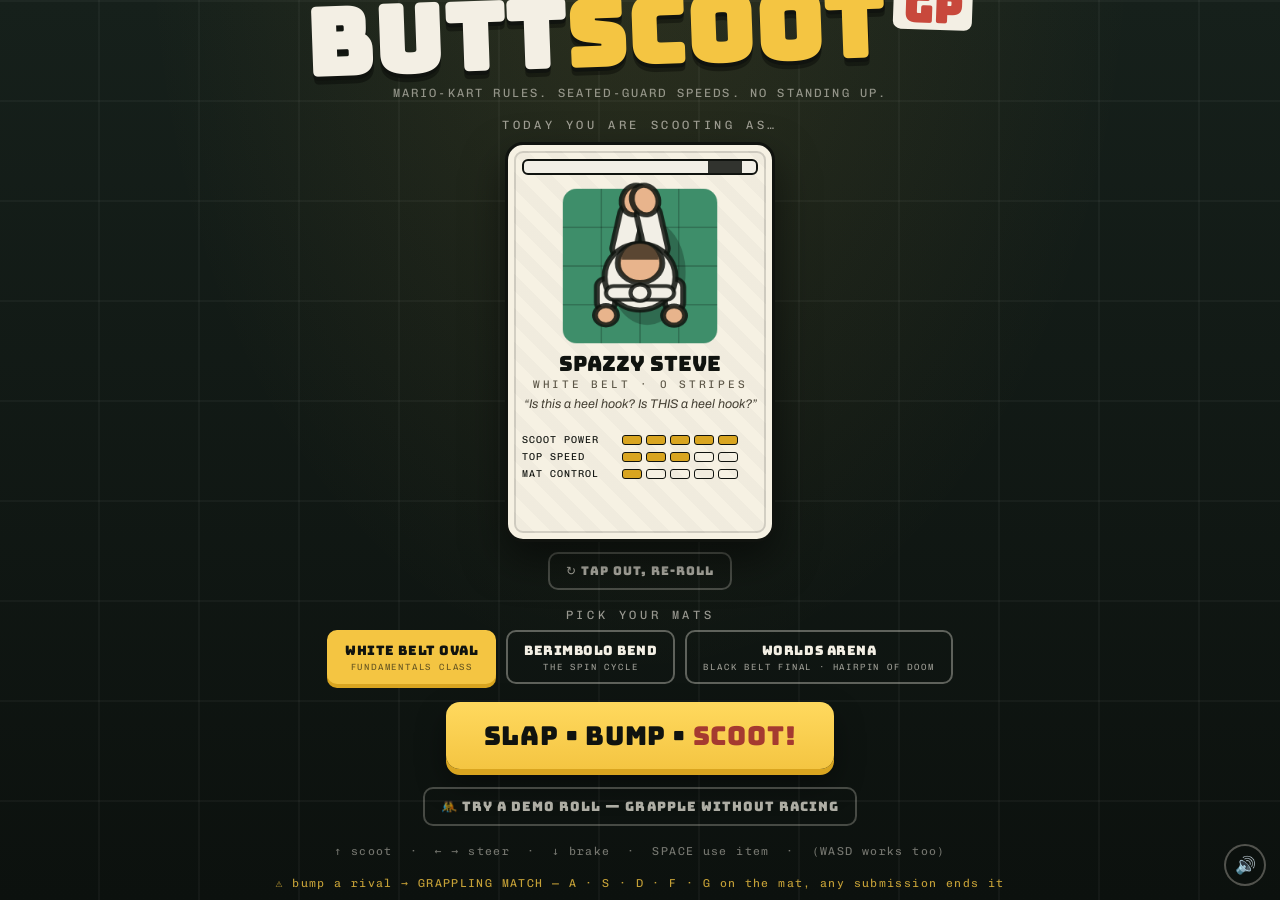
==== public/index.html @ a957097e "Passkey accounts in the game: sign-in, profile editor, persistent grappler - AuthKit client for the " ====
<!DOCTYPE html>
<html lang="en">
<head>
<meta charset="UTF-8">
<meta name="viewport" content="width=device-width, initial-scale=1.0">
<title>BUTTSCOOT GP — Jiu Jitsu Racing</title>
<meta name="description" content="Mario Kart rules. Seated-guard speeds. Race butt-scooting jiu-jitsu characters around tatami tracks — bump a rival and settle it with a grappling match.">
<meta name="theme-color" content="#131a16">
<link rel="icon" href='data:image/svg+xml,<svg xmlns="http://www.w3.org/2000/svg" viewBox="0 0 100 100"><text y=".9em" font-size="90">🥋</text></svg>'>
<meta property="og:type" content="website">
<meta property="og:site_name" content="BUTTSCOOT GP">
<meta property="og:title" content="BUTTSCOOT GP — Jiu Jitsu Kart Racing">
<meta property="og:description" content="Mario Kart rules. Seated-guard speeds. Race butt-scooting BJJ characters, bump a rival, settle it with a grappling match. Any submission ends it.">
<meta property="og:url" content="https://buttscoot.org/">
<meta property="og:image" content="https://buttscoot.org/og.jpg">
<meta property="og:image:width" content="1200">
<meta property="og:image:height" content="630">
<meta name="twitter:card" content="summary_large_image">
<meta name="twitter:title" content="BUTTSCOOT GP — Jiu Jitsu Kart Racing">
<meta name="twitter:description" content="Mario Kart rules. Seated-guard speeds. No standing up.">
<meta name="twitter:image" content="https://buttscoot.org/og.jpg">
<link rel="preconnect" href="https://fonts.googleapis.com">
<link rel="preconnect" href="https://fonts.gstatic.com" crossorigin>
<link href="https://fonts.googleapis.com/css2?family=Bungee&family=Chivo+Mono:wght@400;700&family=Archivo:wght@500;700;900&display=swap" rel="stylesheet">
<link rel="stylesheet" href="style.css">
</head>
<body>

<canvas id="game"></canvas>

<!-- ===== CHARACTER REVEAL / TITLE SCREEN ===== -->
<div id="screen-card" class="screen">
  <button id="account-chip" class="account-chip hidden">🔑 SIGN IN</button>
  <div id="mobile-note" class="mobile-note hidden">
    🖥 <b>DESKTOP REQUIRED</b><br>
    Buttscoot GP needs a keyboard — arrows to scoot, home row to grapple.<br>
    Come back on a computer. Your thumbs can't butt scoot.
  </div>
  <div class="title-block">
    <div class="title-oss">OSS! WELCOME TO THE</div>
    <h1 class="game-title"><span>BUTT</span><span class="title-scoot">SCOOT</span><span class="title-gp">GP</span></h1>
    <div class="title-sub">MARIO-KART RULES. SEATED-GUARD SPEEDS. NO STANDING UP.</div>
  </div>

  <div class="card-area">
    <div class="card-label">TODAY YOU ARE SCOOTING AS…</div>
    <div id="char-card" class="char-card">
      <div class="card-inner">
        <div class="card-face card-back">
          <div class="patch-ring">巴柔</div>
          <div class="patch-text">BUTTSCOOT<br>ACADEMY</div>
          <div class="scouting hidden" id="card-scouting">✦ SCOUTING NEW TALENT…</div>
        </div>
        <div class="card-face card-front">
          <div class="belt-stripe" id="card-belt"></div>
          <canvas id="char-portrait" width="220" height="220"></canvas>
          <div class="char-name" id="card-name">—</div>
          <div class="char-belt-label" id="card-belt-label">—</div>
          <div class="char-tag" id="card-tag">—</div>
          <div class="stat-rows" id="card-stats"></div>
        </div>
      </div>
    </div>
    <button id="btn-reroll" class="btn btn-ghost" title="New character">↻ TAP OUT, RE-ROLL</button>
  </div>

  <div class="track-pick">
    <div class="card-label">PICK YOUR MATS</div>
    <div id="track-buttons" class="track-buttons"></div>
  </div>

  <button id="btn-start" class="btn btn-big">SLAP • BUMP • <em>SCOOT!</em></button>
  <button id="btn-demo" class="btn btn-ghost">🤼 TRY A DEMO ROLL — grapple without racing</button>
  <div class="controls-hint">↑ scoot &nbsp;·&nbsp; ← → steer &nbsp;·&nbsp; ↓ brake &nbsp;·&nbsp; SPACE use item &nbsp;·&nbsp; (WASD works too)</div>
  <div class="controls-hint hint-scramble">⚠ bump a rival → GRAPPLING MATCH — A · S · D · F · G on the mat, any submission ends it</div>
  <div class="ai-badge" id="ai-badge">✦ CLAUDE: CHECKING…</div>
</div>

<!-- ===== HUD ===== -->
<div id="hud" class="hidden">
  <div class="hud-left scoreboard">
    <div class="sb-block sb-green">
      <div class="sb-num" id="hud-lap">1</div>
      <div class="sb-label">LAP / 3</div>
    </div>
    <div class="sb-block sb-red">
      <div class="sb-num" id="hud-pos">4</div>
      <div class="sb-label">POS</div>
    </div>
  </div>
  <div class="hud-right scoreboard">
    <div class="sb-block sb-dark">
      <div class="sb-num sb-time" id="hud-time">0:00.0</div>
      <div class="sb-label">MATCH TIME</div>
    </div>
    <div class="sb-block sb-dark">
      <div class="sb-num sb-time" id="hud-best">—</div>
      <div class="sb-label">BEST LAP</div>
    </div>
  </div>
  <div id="hud-toast" class="hud-toast"></div>
  <button id="btn-home-race" class="btn-home" title="Quit to home">🏠 HOME</button>
  <div id="hud-item" class="hud-item hidden">
    <span id="hud-item-icon">🥋</span>
    <div>
      <div class="hud-item-label" id="hud-item-label">FLOW ROLL</div>
      <div class="hud-item-key">SPACE TO USE</div>
    </div>
  </div>
</div>

<!-- ===== GRAPPLING MATCH ===== -->
<div id="scramble" class="hidden">
  <div class="scramble-panel">
    <div class="scramble-head">
      <div class="scramble-flash">GRAPPLING MATCH!</div>
      <div class="sc-round" id="sc-round">1:00</div>
    </div>
    <div class="scramble-vs">YOU <em>VS</em> <span id="sc-them">—</span></div>
    <div class="sc-scene-wrap">
      <canvas id="sc-scene" width="440" height="170"></canvas>
      <div class="sc-bubble hidden" id="sc-bubble"></div>
    </div>
    <div class="sc-position" id="sc-position">NEUTRAL — SCOOT-OFF</div>
    <div class="sc-bar">
      <span class="sc-bar-end bad">THEIR SUB</span>
      <div class="sc-bar-track"><div class="sc-marker" id="sc-marker"></div></div>
      <span class="sc-bar-end good">YOUR SUB</span>
    </div>
    <div id="sc-danger" class="sc-danger hidden"></div>
    <div id="sc-feed" class="sc-feed">Slap. Bump. Grapple.</div>
    <div class="scramble-moves" id="sc-moves">
      <div class="sc-move" data-move="advance"><kbd>A</kbd><b>ADVANCE</b><small>improve position</small></div>
      <div class="sc-move" data-move="sweep"><kbd>S</kbd><b>SWEEP</b><small>big reversal · best from bottom</small></div>
      <div class="sc-move" data-move="defend"><kbd>D</kbd><b>DEFEND</b><small>escape subs · block their next move</small></div>
      <div class="sc-move" data-move="submit"><kbd>F</kbd><b id="sc-sub-name">SUBMIT</b><small>finish the fight</small></div>
      <div class="sc-move" data-move="gloat"><kbd>G</kbd><b>GLOAT</b><small>mind games · may backfire</small></div>
    </div>
    <div id="sc-result" class="sc-result hidden">
      <div class="sc-outcome" id="sc-outcome"></div>
    </div>
  </div>
</div>

<!-- ===== COUNTDOWN ===== -->
<div id="countdown" class="hidden"><span id="countdown-text">3</span></div>

<!-- ===== RESULTS ===== -->
<div id="screen-results" class="screen hidden">
  <div class="results-panel">
    <div class="results-medal" id="results-medal">🥇</div>
    <h2 class="results-title" id="results-title">MATCH RESULT</h2>
    <div class="results-sub" id="results-sub"></div>
    <div id="results-rows" class="results-rows"></div>
    <div class="results-times" id="results-times"></div>
    <div class="results-recap hidden" id="results-recap"></div>
    <div class="results-btns">
      <button id="btn-again" class="btn btn-big">SCOOT AGAIN</button>
      <button id="btn-menu" class="btn btn-ghost">NEW CHARACTER</button>
      <button id="btn-home-results" class="btn btn-ghost">🏠 HOME</button>
    </div>
  </div>
</div>

<!-- ===== ACCOUNT MODALS ===== -->
<div id="modal-auth" class="bs-modal hidden">
  <div class="bs-panel">
    <button class="bs-close" data-close="modal-auth">✕</button>
    <h3 class="bs-title">YOUR GRAPPLER, SAVED</h3>
    <p class="bs-sub">One passkey — no email, no password, no name required.
    Everyone starts at white belt. Every stripe is earned on the mats.</p>
    <div class="bs-actions">
      <button id="btn-passkey-login" class="btn btn-big btn-mid">🔑 SIGN IN WITH PASSKEY</button>
      <button id="btn-passkey-register" class="btn btn-ghost">NEW GRAPPLER — CREATE PASSKEY</button>
    </div>
    <div id="auth-error" class="bs-error hidden"></div>
  </div>
</div>

<div id="modal-recovery" class="bs-modal hidden">
  <div class="bs-panel">
    <h3 class="bs-title">RECOVERY CODES</h3>
    <p class="bs-sub">Your account <b>is</b> this passkey. Lose it, and one of these
    codes is the only way back in. Save them now — they will never be shown again.</p>
    <div id="recovery-codes" class="recovery-codes"></div>
    <div class="bs-actions">
      <button id="btn-recovery-done" class="btn btn-big btn-mid">I SAVED THEM — OSS</button>
    </div>
  </div>
</div>

<div id="modal-profile" class="bs-modal hidden">
  <div class="bs-panel bs-panel-wide">
    <button class="bs-close" data-close="modal-profile">✕</button>
    <h3 class="bs-title">YOUR GRAPPLER</h3>
    <div class="profile-grid">
      <div class="profile-left">
        <canvas id="profile-preview" width="180" height="180"></canvas>
        <div class="profile-belt" id="profile-belt">WHITE BELT · 0 STRIPES</div>
        <div class="profile-points" id="profile-points">0 MAT POINTS</div>
      </div>
      <div class="profile-form">
        <label class="pf-label">NAME<input id="pf-name" maxlength="22" autocomplete="off"></label>
        <label class="pf-label">BIO<textarea id="pf-bio" maxlength="140" rows="2"></textarea></label>
        <label class="pf-label">TRASH-TALK TONE
          <select id="pf-tone">
            <option value="playful">Playful</option>
            <option value="humble">Humble</option>
            <option value="menacing">Menacing</option>
            <option value="dad-jokes">Dad jokes</option>
            <option value="philosophical">Philosophical</option>
          </select>
        </label>
        <div class="pf-row"><span>GI</span><div class="swatches" id="sw-gi"></div></div>
        <div class="pf-row"><span>SKIN</span><div class="swatches" id="sw-skin"></div></div>
        <div class="pf-row"><span>HAIR</span><div class="swatches" id="sw-hair"></div></div>
        <div class="pf-row"><span>COLOR</span><div class="swatches" id="sw-hairColor"></div></div>
      </div>
    </div>
    <div id="profile-error" class="bs-error hidden"></div>
    <div class="bs-actions">
      <button id="btn-profile-save" class="btn btn-big btn-mid">SAVE</button>
      <button id="btn-signout" class="btn btn-ghost">SIGN OUT</button>
    </div>
  </div>
</div>

<button id="btn-mute" title="Sound on/off">🔊</button>

<script src="game.js"></script>
</body>
</html>
---- public/style.css ----
/* ============ BUTTSCOOT GP ============ */
:root {
  --gym-dark: #131a16;
  --gym-darker: #0c110e;
  --mat-green: #3e8e6a;
  --mat-green-deep: #2f6e52;
  --danger-red: #c8483c;
  --danger-red-deep: #a53a30;
  --tape-white: #f3efe4;
  --gold: #f4c542;
  --gold-deep: #d9a520;
  --ink: #10130f;
  --card-paper: #f6f1e3;
  --font-display: 'Bungee', 'Archivo Black', sans-serif;
  --font-body: 'Archivo', sans-serif;
  --font-mono: 'Chivo Mono', monospace;
}

* { margin: 0; padding: 0; box-sizing: border-box; }

html, body {
  height: 100%;
  overflow: hidden;
  background: var(--gym-dark);
  font-family: var(--font-body);
  color: var(--tape-white);
  user-select: none;
  -webkit-user-select: none;
}

#game {
  position: fixed;
  inset: 0;
  width: 100vw;
  height: 100vh;
  display: block;
}

.hidden { display: none !important; }

/* ============ SCREENS ============ */
.screen {
  position: fixed;
  inset: 0;
  z-index: 10;
  display: flex;
  flex-direction: column;
  align-items: center;
  justify-content: center;
  gap: 18px;
  padding: 24px;
  overflow-y: auto;
  background:
    radial-gradient(ellipse at 50% -10%, rgba(244,197,66,.10), transparent 55%),
    repeating-linear-gradient(0deg, transparent 0 98px, rgba(255,255,255,.035) 98px 100px),
    repeating-linear-gradient(90deg, transparent 0 98px, rgba(255,255,255,.035) 98px 100px),
    linear-gradient(180deg, #16201b, var(--gym-darker));
}

/* ============ TITLE ============ */
.title-block { text-align: center; animation: dropIn .6s cubic-bezier(.2,1.4,.4,1) both; }

.title-oss {
  font-family: var(--font-mono);
  font-size: 13px;
  letter-spacing: .35em;
  color: var(--gold);
  margin-bottom: 6px;
}

.game-title {
  font-family: var(--font-display);
  font-size: clamp(44px, 8vw, 92px);
  line-height: .95;
  letter-spacing: .01em;
  color: var(--tape-white);
  text-shadow: 0 4px 0 var(--ink), 0 8px 0 rgba(0,0,0,.35);
  transform: rotate(-2deg);
}
.game-title .title-scoot { color: var(--gold); }
.game-title .title-gp {
  display: inline-block;
  font-size: .45em;
  vertical-align: super;
  color: var(--danger-red);
  background: var(--tape-white);
  padding: 2px 10px;
  border-radius: 8px;
  margin-left: 10px;
  transform: rotate(4deg);
  text-shadow: none;
}

.title-sub {
  margin-top: 10px;
  font-family: var(--font-mono);
  font-size: 12px;
  letter-spacing: .18em;
  color: rgba(243,239,228,.55);
}

/* ============ CHARACTER CARD ============ */
.card-area { display: flex; flex-direction: column; align-items: center; gap: 10px; }

.card-label {
  font-family: var(--font-mono);
  font-size: 12px;
  letter-spacing: .3em;
  color: rgba(243,239,228,.6);
}

.char-card {
  width: 270px;
  height: 400px;
  perspective: 1200px;
  cursor: pointer;
}

.card-inner {
  position: relative;
  width: 100%;
  height: 100%;
  transform-style: preserve-3d;
  transition: transform .8s cubic-bezier(.3,1.2,.4,1);
}
.char-card.flipped .card-inner { transform: rotateY(180deg); }

.card-face {
  position: absolute;
  inset: 0;
  backface-visibility: hidden;
  -webkit-backface-visibility: hidden;
  border-radius: 18px;
  display: flex;
  flex-direction: column;
  align-items: center;
}

.card-back {
  background:
    radial-gradient(circle at 50% 40%, #23342c, #17211c 70%),
    var(--gym-dark);
  border: 3px solid var(--gold);
  justify-content: center;
  gap: 14px;
  box-shadow: 0 18px 40px rgba(0,0,0,.5);
}
.patch-ring {
  width: 130px;
  height: 130px;
  border: 4px double var(--gold);
  border-radius: 50%;
  display: flex;
  align-items: center;
  justify-content: center;
  font-size: 44px;
  color: var(--gold);
  font-family: var(--font-display);
}
.patch-text {
  font-family: var(--font-display);
  text-align: center;
  font-size: 16px;
  color: var(--tape-white);
  letter-spacing: .1em;
}

.scouting {
  position: absolute;
  bottom: 18px;
  left: 0;
  right: 0;
  text-align: center;
  font-family: var(--font-mono);
  font-size: 11px;
  letter-spacing: .2em;
  color: var(--gold);
  animation: scPulse .6s ease-in-out infinite alternate;
}

.card-front {
  transform: rotateY(180deg);
  background:
    repeating-linear-gradient(45deg, transparent 0 12px, rgba(0,0,0,.025) 12px 24px),
    var(--card-paper);
  color: var(--ink);
  border: 3px solid var(--ink);
  box-shadow: 0 18px 40px rgba(0,0,0,.5), inset 0 0 0 6px var(--card-paper), inset 0 0 0 8px rgba(16,19,15,.15);
  padding: 14px 14px 12px;
  overflow: hidden;
}

.belt-stripe {
  width: 100%;
  height: 16px;
  border-radius: 6px;
  border: 2px solid var(--ink);
  background: #fff;
  position: relative;
  flex-shrink: 0;
}
.belt-stripe::after {
  content: '';
  position: absolute;
  right: 14px; top: 0; bottom: 0;
  width: 34px;
  background: var(--ink);
  opacity: .85;
}

#char-portrait {
  width: 170px;
  height: 170px;
  margin: 6px 0 2px;
}

.char-name {
  font-family: var(--font-display);
  font-size: 21px;
  text-align: center;
  line-height: 1.05;
  max-width: 100%;
  display: -webkit-box;
  -webkit-line-clamp: 2;
  -webkit-box-orient: vertical;
  overflow: hidden;
}
.char-belt-label {
  font-family: var(--font-mono);
  font-size: 11px;
  letter-spacing: .25em;
  margin-top: 3px;
  color: #5c5647;
  max-width: 100%;
  white-space: nowrap;
  overflow: hidden;
  text-overflow: ellipsis;
}
.char-tag {
  font-size: 12.5px;
  font-style: italic;
  text-align: center;
  margin-top: 5px;
  color: #443f33;
  line-height: 1.3;
  min-height: 32px;
  max-width: 100%;
  display: -webkit-box;
  -webkit-line-clamp: 3;
  -webkit-box-orient: vertical;
  overflow: hidden;
}

.stat-rows { width: 100%; margin-top: 6px; display: flex; flex-direction: column; gap: 5px; }
.stat-row { display: flex; align-items: center; gap: 8px; }
.stat-row .stat-name {
  font-family: var(--font-mono);
  font-size: 10px;
  letter-spacing: .1em;
  width: 92px;
  flex-shrink: 0;
}
.stat-pips { display: flex; gap: 4px; }
.stat-pip {
  width: 20px; height: 10px;
  border: 1.5px solid var(--ink);
  border-radius: 3px;
  background: transparent;
}
.stat-pip.on { background: var(--gold-deep); }

/* ============ TRACK PICK ============ */
.track-pick { display: flex; flex-direction: column; align-items: center; gap: 8px; }
.track-buttons { display: flex; gap: 10px; flex-wrap: wrap; justify-content: center; }
.track-btn {
  font-family: var(--font-display);
  font-size: 13px;
  padding: 10px 16px;
  background: transparent;
  color: var(--tape-white);
  border: 2px solid rgba(243,239,228,.35);
  border-radius: 10px;
  cursor: pointer;
  transition: all .15s;
  letter-spacing: .04em;
}
.track-btn small {
  display: block;
  font-family: var(--font-mono);
  font-size: 9px;
  letter-spacing: .2em;
  opacity: .6;
  margin-top: 3px;
}
.track-btn:hover { border-color: var(--gold); transform: translateY(-2px); }
.track-btn.active {
  background: var(--gold);
  color: var(--ink);
  border-color: var(--gold);
  box-shadow: 0 4px 0 var(--gold-deep);
}

/* ============ BUTTONS ============ */
.btn {
  font-family: var(--font-display);
  cursor: pointer;
  border: none;
  transition: transform .12s, box-shadow .12s;
}
.btn-big {
  font-size: clamp(18px, 3vw, 26px);
  padding: 16px 38px;
  color: var(--ink);
  background: linear-gradient(180deg, #ffd95e, var(--gold));
  border-radius: 14px;
  box-shadow: 0 6px 0 var(--gold-deep), 0 14px 30px rgba(0,0,0,.4);
  letter-spacing: .03em;
}
.btn-big em { font-style: normal; color: var(--danger-red-deep); }
.btn-big:hover { transform: translateY(-3px); box-shadow: 0 9px 0 var(--gold-deep), 0 18px 34px rgba(0,0,0,.45); }
.btn-big:active { transform: translateY(2px); box-shadow: 0 3px 0 var(--gold-deep); }

.btn-ghost {
  font-size: 12px;
  padding: 9px 16px;
  background: transparent;
  color: rgba(243,239,228,.7);
  border: 2px solid rgba(243,239,228,.25);
  border-radius: 10px;
  letter-spacing: .08em;
}
.btn-ghost:hover { color: var(--gold); border-color: var(--gold); }

.controls-hint {
  font-family: var(--font-mono);
  font-size: 11.5px;
  letter-spacing: .12em;
  color: rgba(243,239,228,.45);
}

/* ============ HUD ============ */
#hud { position: fixed; inset: 0; z-index: 5; pointer-events: none; }

.scoreboard {
  position: absolute;
  top: 16px;
  display: flex;
  gap: 8px;
}
.hud-left { left: 16px; }
.hud-right { right: 16px; }

.sb-block {
  min-width: 86px;
  padding: 8px 14px 7px;
  border-radius: 10px;
  text-align: center;
  border: 2px solid rgba(0,0,0,.5);
  box-shadow: 0 4px 0 rgba(0,0,0,.35), 0 8px 20px rgba(0,0,0,.35);
}
.sb-green { background: linear-gradient(180deg, #46a377, var(--mat-green-deep)); }
.sb-red   { background: linear-gradient(180deg, #d95a4d, var(--danger-red-deep)); }
.sb-dark  { background: linear-gradient(180deg, #232d27, #161d19); }

.sb-num {
  font-family: var(--font-display);
  font-size: 30px;
  line-height: 1;
  color: var(--tape-white);
  text-shadow: 0 2px 0 rgba(0,0,0,.4);
}
.sb-time { font-family: var(--font-mono); font-weight: 700; font-size: 22px; padding-top: 5px; }
.sb-label {
  font-family: var(--font-mono);
  font-size: 9px;
  letter-spacing: .22em;
  color: rgba(255,255,255,.7);
  margin-top: 4px;
}

.hud-toast {
  position: absolute;
  top: 22%;
  left: 50%;
  transform: translateX(-50%);
  font-family: var(--font-display);
  font-size: clamp(22px, 4vw, 40px);
  color: var(--gold);
  text-shadow: 0 3px 0 var(--ink), 0 6px 18px rgba(0,0,0,.5);
  opacity: 0;
  pointer-events: none;
  white-space: nowrap;
}
.hud-toast.show { animation: toastPop 1.4s cubic-bezier(.2,1.3,.4,1) both; }

/* ============ COUNTDOWN ============ */
#countdown {
  position: fixed;
  inset: 0;
  z-index: 8;
  display: flex;
  align-items: center;
  justify-content: center;
  pointer-events: none;
}
#countdown-text {
  font-family: var(--font-display);
  font-size: clamp(80px, 18vw, 200px);
  color: var(--gold);
  text-shadow: 0 6px 0 var(--ink), 0 12px 40px rgba(0,0,0,.6);
  animation: countPulse .9s cubic-bezier(.2,1.4,.4,1) both;
}
#countdown-text.go { color: var(--mat-green); }

/* ============ RESULTS ============ */
#screen-results { background: rgba(12,17,14,.82); backdrop-filter: blur(6px); }

.results-panel {
  background:
    repeating-linear-gradient(45deg, transparent 0 12px, rgba(0,0,0,.02) 12px 24px),
    var(--card-paper);
  color: var(--ink);
  border: 3px solid var(--ink);
  border-radius: 20px;
  padding: 28px 34px;
  max-width: 460px;
  width: min(92vw, 460px);
  text-align: center;
  box-shadow: 0 24px 60px rgba(0,0,0,.6);
  animation: dropIn .5s cubic-bezier(.2,1.4,.4,1) both;
}

.results-medal { font-size: 58px; line-height: 1; animation: medalSpin 1s cubic-bezier(.2,1.3,.4,1) both .2s; }
.results-title { font-family: var(--font-display); font-size: 30px; margin-top: 8px; }
.results-sub { font-family: var(--font-mono); font-size: 12px; letter-spacing: .15em; color: #6b6454; margin-top: 4px; }

.results-rows { margin: 18px 0 8px; display: flex; flex-direction: column; gap: 6px; }
.results-row {
  display: flex;
  align-items: center;
  gap: 10px;
  padding: 7px 12px;
  border: 2px solid var(--ink);
  border-radius: 10px;
  background: #fff;
  font-weight: 700;
  font-size: 14px;
  animation: slideRow .4s cubic-bezier(.2,1.2,.4,1) both;
}
.results-row.you { background: var(--gold); }
.results-row .rr-pos { font-family: var(--font-display); width: 26px; text-align: left; }
.results-row .rr-name { flex: 1; text-align: left; }
.results-row .rr-time { font-family: var(--font-mono); font-size: 12px; }
.results-row:nth-child(1) { animation-delay: .15s; }
.results-row:nth-child(2) { animation-delay: .25s; }
.results-row:nth-child(3) { animation-delay: .35s; }
.results-row:nth-child(4) { animation-delay: .45s; }

.results-times { font-family: var(--font-mono); font-size: 12.5px; color: #443f33; margin-bottom: 16px; line-height: 1.6; }
.results-times b { color: var(--danger-red-deep); }

.results-btns { display: flex; gap: 10px; justify-content: center; flex-wrap: wrap; align-items: center; }

/* ghost buttons sit on light panels — dark text there */
.results-panel .btn-ghost,
.bs-panel .btn-ghost {
  color: #443f33;
  border-color: rgba(16,19,15,.35);
}
.results-panel .btn-ghost:hover,
.bs-panel .btn-ghost:hover {
  color: var(--danger-red-deep);
  border-color: var(--danger-red-deep);
}

/* ============ ACCOUNT ============ */
.account-chip {
  position: absolute;
  top: 16px;
  right: 16px;
  z-index: 12;
  font-family: var(--font-display);
  font-size: 12px;
  letter-spacing: .05em;
  padding: 9px 16px;
  background: rgba(12,17,14,.75);
  color: var(--gold);
  border: 2px solid rgba(244,197,66,.5);
  border-radius: 20px;
  cursor: pointer;
  transition: all .15s;
}
.account-chip:hover { border-color: var(--gold); transform: translateY(-1px); }
body.mobile .account-chip { display: none; }

.bs-modal {
  position: fixed;
  inset: 0;
  z-index: 30;
  display: flex;
  align-items: center;
  justify-content: center;
  background: rgba(12,17,14,.7);
  padding: 20px;
}
.bs-panel {
  position: relative;
  background:
    repeating-linear-gradient(45deg, transparent 0 12px, rgba(0,0,0,.02) 12px 24px),
    var(--card-paper);
  color: var(--ink);
  border: 3px solid var(--ink);
  border-radius: 18px;
  padding: 24px 28px;
  width: min(94vw, 400px);
  max-height: 92vh;
  overflow-y: auto;
  text-align: center;
  box-shadow: 0 20px 50px rgba(0,0,0,.55);
  animation: dropIn .3s cubic-bezier(.2,1.4,.4,1) both;
}

/* the flipped card's 3D transform can paint above overlays — hide it under modals */
body.modal-open .char-card { visibility: hidden; }
.bs-panel-wide { width: min(94vw, 560px); }
.bs-title { font-family: var(--font-display); font-size: 22px; }
.bs-sub { font-size: 13px; line-height: 1.5; color: #443f33; margin-top: 6px; }
.bs-actions { display: flex; flex-wrap: wrap; gap: 10px; margin-top: 16px; align-items: center; justify-content: center; }
.btn-mid { font-size: 15px; padding: 12px 24px; }
.bs-error {
  margin-top: 12px;
  font-family: var(--font-mono);
  font-size: 12px;
  color: var(--danger-red-deep);
}
.bs-close {
  position: absolute;
  top: 10px;
  right: 12px;
  background: none;
  border: none;
  font-size: 16px;
  cursor: pointer;
  color: #6b6454;
}
.bs-close:hover { color: var(--danger-red-deep); }

.recovery-codes {
  display: grid;
  grid-template-columns: 1fr 1fr;
  gap: 8px;
  margin-top: 14px;
}
.recovery-codes code {
  font-family: var(--font-mono);
  font-weight: 700;
  font-size: 15px;
  letter-spacing: .1em;
  background: #fff;
  border: 2px dashed var(--ink);
  border-radius: 8px;
  padding: 8px 4px;
}

.profile-grid {
  display: flex;
  gap: 18px;
  margin-top: 14px;
  text-align: left;
}
.profile-left { flex-shrink: 0; text-align: center; }
#profile-preview {
  width: 150px;
  height: 150px;
  border: 2.5px solid var(--ink);
  border-radius: 14px;
}
.profile-belt { font-family: var(--font-mono); font-size: 10px; letter-spacing: .12em; margin-top: 8px; }
.profile-points { font-family: var(--font-mono); font-size: 10px; color: #6b6454; margin-top: 3px; }

.profile-form { flex: 1; display: flex; flex-direction: column; gap: 9px; min-width: 0; }
.pf-label {
  display: flex;
  flex-direction: column;
  gap: 3px;
  font-family: var(--font-mono);
  font-size: 10px;
  letter-spacing: .15em;
  color: #5c5647;
}
.pf-label input, .pf-label textarea, .pf-label select {
  font-family: var(--font-body);
  font-size: 14px;
  padding: 7px 10px;
  border: 2px solid var(--ink);
  border-radius: 8px;
  background: #fff;
  color: var(--ink);
  resize: none;
}
.pf-row {
  display: flex;
  align-items: center;
  gap: 10px;
  font-family: var(--font-mono);
  font-size: 10px;
  letter-spacing: .15em;
  color: #5c5647;
}
.pf-row span { width: 44px; flex-shrink: 0; }
.swatches { display: flex; gap: 6px; flex-wrap: wrap; }
.swatch {
  width: 24px;
  height: 24px;
  border-radius: 50%;
  border: 2px solid rgba(16,19,15,.35);
  cursor: pointer;
  padding: 0;
}
.swatch.sel { border-color: var(--ink); box-shadow: 0 0 0 2px var(--gold); }
.swatch-txt {
  width: auto;
  min-width: 24px;
  border-radius: 8px;
  font-family: var(--font-mono);
  font-size: 9px;
  padding: 0 6px;
  background: #fff;
  height: 24px;
}

/* ============ MUTE ============ */
#btn-mute {
  position: fixed;
  bottom: 14px;
  right: 14px;
  z-index: 20;
  width: 42px;
  height: 42px;
  border-radius: 50%;
  border: 2px solid rgba(243,239,228,.3);
  background: rgba(12,17,14,.7);
  color: var(--tape-white);
  font-size: 17px;
  cursor: pointer;
}
#btn-mute:hover { border-color: var(--gold); }

/* ============ MAT SCRAMBLE ============ */
#scramble {
  position: fixed;
  inset: 0;
  z-index: 9;
  display: flex;
  align-items: center;
  justify-content: center;
  background: rgba(12,17,14,.55);
}

.scramble-panel {
  background:
    repeating-linear-gradient(45deg, transparent 0 12px, rgba(0,0,0,.02) 12px 24px),
    var(--card-paper);
  color: var(--ink);
  border: 3px solid var(--ink);
  border-radius: 18px;
  padding: 20px 24px 22px;
  width: min(94vw, 540px);
  text-align: center;
  box-shadow: 0 20px 50px rgba(0,0,0,.55), 0 0 0 6px rgba(244,197,66,.35);
  animation: scSlam .35s cubic-bezier(.2,1.5,.4,1) both;
}

.scramble-head {
  display: flex;
  align-items: center;
  justify-content: space-between;
  gap: 10px;
}

.scramble-flash {
  font-family: var(--font-display);
  font-size: clamp(20px, 4vw, 30px);
  color: var(--danger-red);
  text-shadow: 0 2px 0 rgba(0,0,0,.15);
}

.sc-round {
  font-family: var(--font-mono);
  font-weight: 700;
  font-size: clamp(20px, 3.6vw, 28px);
  padding: 2px 12px;
  border: 2.5px solid var(--ink);
  border-radius: 10px;
  background: #fff;
}
.sc-round.low { background: var(--danger-red); color: #fff; animation: scPulse .4s ease-in-out infinite alternate; }

.scramble-vs {
  font-family: var(--font-mono);
  font-size: 12px;
  letter-spacing: .2em;
  margin-top: 2px;
  color: #443f33;
  text-align: left;
}
.scramble-vs em { font-style: normal; color: var(--danger-red-deep); font-weight: 700; }

#sc-scene {
  display: block;
  width: 100%;
  height: auto;
  margin: 8px 0 6px;
  border-radius: 12px;
  border: 2.5px solid var(--ink);
}

.sc-position {
  font-family: var(--font-display);
  font-size: clamp(14px, 2.8vw, 19px);
  letter-spacing: .02em;
}

.sc-bar {
  display: flex;
  align-items: center;
  gap: 8px;
  margin: 6px 0 4px;
}
.sc-bar-end { font-family: var(--font-mono); font-size: 9px; letter-spacing: .12em; white-space: nowrap; }
.sc-bar-end.bad { color: var(--danger-red-deep); }
.sc-bar-end.good { color: #2f6e52; }
.sc-bar-track {
  position: relative;
  flex: 1;
  height: 12px;
  border: 2px solid var(--ink);
  border-radius: 7px;
  background: linear-gradient(90deg, var(--danger-red) 0%, #d8d2c2 50%, var(--mat-green) 100%);
}
.sc-marker {
  position: absolute;
  top: 50%;
  left: 50%;
  width: 16px;
  height: 16px;
  border-radius: 50%;
  background: var(--gold);
  border: 2.5px solid var(--ink);
  transform: translate(-50%, -50%);
  transition: left .25s cubic-bezier(.3,1.4,.4,1);
}

.sc-danger {
  font-family: var(--font-display);
  font-size: clamp(12px, 2.4vw, 16px);
  color: #fff;
  background: var(--danger-red);
  border: 2.5px solid var(--ink);
  border-radius: 10px;
  padding: 6px 10px;
  margin: 4px 0;
  animation: scPulse .25s ease-in-out infinite alternate;
}

.sc-feed {
  font-family: var(--font-mono);
  font-size: 12px;
  letter-spacing: .04em;
  color: #443f33;
  min-height: 18px;
  margin: 4px 0 8px;
}

.scramble-moves.cooling .sc-move { opacity: .45; }
.sc-move.defend-glow { background: var(--gold); animation: scPulse .25s ease-in-out infinite alternate; }

/* ============ HOME BUTTONS / DEMO / MOBILE ============ */
.btn-home {
  position: absolute;
  top: 108px;
  left: 16px;
  pointer-events: auto;
  font-family: var(--font-display);
  font-size: 12px;
  padding: 8px 14px;
  background: rgba(12,17,14,.75);
  color: var(--tape-white);
  border: 2px solid rgba(243,239,228,.3);
  border-radius: 10px;
  cursor: pointer;
  letter-spacing: .05em;
}
.btn-home:hover { border-color: var(--gold); color: var(--gold); }

.hud-item {
  position: absolute;
  bottom: 16px;
  left: 50%;
  transform: translateX(-50%);
  display: flex;
  align-items: center;
  gap: 10px;
  padding: 8px 16px;
  border-radius: 12px;
  background: linear-gradient(180deg, #232d27, #161d19);
  border: 2px solid rgba(244,197,66,.7);
  box-shadow: 0 4px 0 rgba(0,0,0,.35), 0 8px 20px rgba(0,0,0,.35);
  animation: dropIn .3s cubic-bezier(.2,1.4,.4,1) both;
}
.hud-item span { font-size: 26px; }
.hud-item-label { font-family: var(--font-display); font-size: 14px; color: var(--tape-white); }
.hud-item-key { font-family: var(--font-mono); font-size: 9px; letter-spacing: .2em; color: var(--gold); margin-top: 2px; }

#btn-demo { font-size: 13px; }

.mobile-note {
  font-family: var(--font-body);
  font-size: 14.5px;
  line-height: 1.55;
  text-align: center;
  color: var(--tape-white);
  background: rgba(200,72,60,.18);
  border: 2px solid var(--danger-red);
  border-radius: 14px;
  padding: 14px 18px;
  max-width: 420px;
}
.mobile-note b { font-family: var(--font-display); color: var(--gold); letter-spacing: .04em; }

body.mobile #btn-start,
body.mobile #btn-demo,
body.mobile .track-pick,
body.mobile .controls-hint,
body.mobile #btn-reroll { display: none; }

.scramble-moves {
  display: grid;
  grid-template-columns: repeat(auto-fit, minmax(150px, 1fr));
  gap: 6px;
}
.sc-move {
  display: flex;
  flex-direction: column;
  align-items: center;
  gap: 2px;
  padding: 8px 6px 7px;
  background: #fff;
  border: 2.5px solid var(--ink);
  border-radius: 10px;
  font-family: var(--font-body);
}
.sc-move b { font-family: var(--font-display); font-size: 12.5px; letter-spacing: .02em; }
.sc-move small { font-family: var(--font-mono); font-size: 8.5px; letter-spacing: .04em; color: #6b6454; text-align: center; line-height: 1.3; }
.sc-move kbd {
  font-family: var(--font-mono);
  font-size: 12px;
  font-weight: 700;
  color: var(--tape-white);
  background: var(--ink);
  border-radius: 5px;
  padding: 1px 8px 2px;
  box-shadow: 0 2px 0 rgba(0,0,0,.4);
}

.sc-result { margin-top: 4px; animation: dropIn .3s cubic-bezier(.2,1.4,.4,1) both; }
.sc-picks {
  font-family: var(--font-mono);
  font-size: 12px;
  letter-spacing: .12em;
  color: #6b6454;
  margin-bottom: 6px;
}
.sc-outcome {
  font-family: var(--font-display);
  font-size: clamp(17px, 3.4vw, 24px);
  line-height: 1.2;
}
.sc-outcome.good { color: #2f6e52; }
.sc-outcome.bad  { color: var(--danger-red-deep); }

.hint-scramble { color: var(--gold); opacity: .8; }

.ai-badge {
  font-family: var(--font-mono);
  font-size: 10px;
  letter-spacing: .22em;
  padding: 5px 12px;
  border-radius: 20px;
  border: 1.5px solid rgba(243,239,228,.25);
  color: rgba(243,239,228,.5);
}
.ai-badge.on { color: var(--gold); border-color: var(--gold); }

.sc-scene-wrap { position: relative; }

.sc-bubble {
  position: absolute;
  top: 8px;
  right: 8px;
  max-width: 62%;
  background: #fff;
  color: var(--ink);
  border: 2.5px solid var(--ink);
  border-radius: 12px 12px 2px 12px;
  padding: 7px 11px;
  font-size: 12.5px;
  font-style: italic;
  font-weight: 500;
  text-align: left;
  line-height: 1.3;
  box-shadow: 0 4px 10px rgba(0,0,0,.3);
  animation: dropIn .25s cubic-bezier(.2,1.4,.4,1) both;
}
.sc-bubble b { font-style: normal; font-family: var(--font-mono); font-size: 10px; letter-spacing: .1em; display: block; margin-bottom: 2px; color: var(--danger-red-deep); }

.results-recap {
  font-size: 13px;
  font-style: italic;
  line-height: 1.45;
  color: #443f33;
  background: #fff;
  border: 2px dashed var(--ink);
  border-radius: 12px;
  padding: 10px 14px;
  margin-bottom: 16px;
  text-align: left;
  animation: dropIn .4s cubic-bezier(.2,1.4,.4,1) both;
}
.results-recap b { font-family: var(--font-mono); font-size: 10px; font-style: normal; letter-spacing: .18em; color: var(--danger-red-deep); display: block; margin-bottom: 3px; }

@keyframes scSlam {
  from { opacity: 0; transform: scale(1.4) rotate(-3deg); }
  to   { opacity: 1; transform: scale(1) rotate(0); }
}
@keyframes scPulse {
  from { transform: scale(1); }
  to   { transform: scale(1.06); }
}

/* ============ ANIMATIONS ============ */
@keyframes dropIn {
  from { opacity: 0; transform: translateY(-26px) scale(.96); }
  to   { opacity: 1; transform: translateY(0) scale(1); }
}
@keyframes countPulse {
  0%   { opacity: 0; transform: scale(2.4) rotate(-6deg); }
  45%  { opacity: 1; transform: scale(1) rotate(0deg); }
  80%  { opacity: 1; }
  100% { opacity: 0; transform: scale(.9); }
}
@keyframes toastPop {
  0%   { opacity: 0; transform: translateX(-50%) scale(.6) rotate(-4deg); }
  20%  { opacity: 1; transform: translateX(-50%) scale(1.1) rotate(1deg); }
  35%  { transform: translateX(-50%) scale(1); }
  75%  { opacity: 1; }
  100% { opacity: 0; transform: translateX(-50%) translateY(-18px); }
}
@keyframes medalSpin {
  from { transform: rotateY(0) scale(.4); opacity: 0; }
  to   { transform: rotateY(720deg) scale(1); opacity: 1; }
}
@keyframes slideRow {
  from { opacity: 0; transform: translateX(-24px); }
  to   { opacity: 1; transform: translateX(0); }
}

/* small screens */
@media (max-height: 780px) {
  .char-card { width: 225px; height: 340px; }
  #char-portrait { width: 120px; height: 120px; }
  .screen { gap: 12px; }
  .game-title { font-size: clamp(36px, 7vw, 60px); }
  .char-name { font-size: 16px; }
  .char-belt-label { font-size: 9.5px; letter-spacing: .14em; }
  .char-tag { font-size: 11px; min-height: 0; -webkit-line-clamp: 2; }
  .stat-row .stat-name { width: 76px; font-size: 8.5px; }
  .stat-pip { width: 14px; height: 9px; }
}

/* narrow (phone) screens — the card shrinks, so its text must too */
@media (max-width: 480px) {
  .char-card { width: 250px; height: 400px; }
  #char-portrait { width: 140px; height: 140px; }
  .char-name { font-size: 17px; }
  .char-belt-label { font-size: 10px; letter-spacing: .16em; }
  .char-tag { font-size: 11.5px; min-height: 0; }
  .stat-row .stat-name { width: 82px; font-size: 9px; }
  .stat-pip { width: 16px; }
  .game-title { font-size: clamp(30px, 11vw, 46px); }
  .title-sub { font-size: 10px; }
}
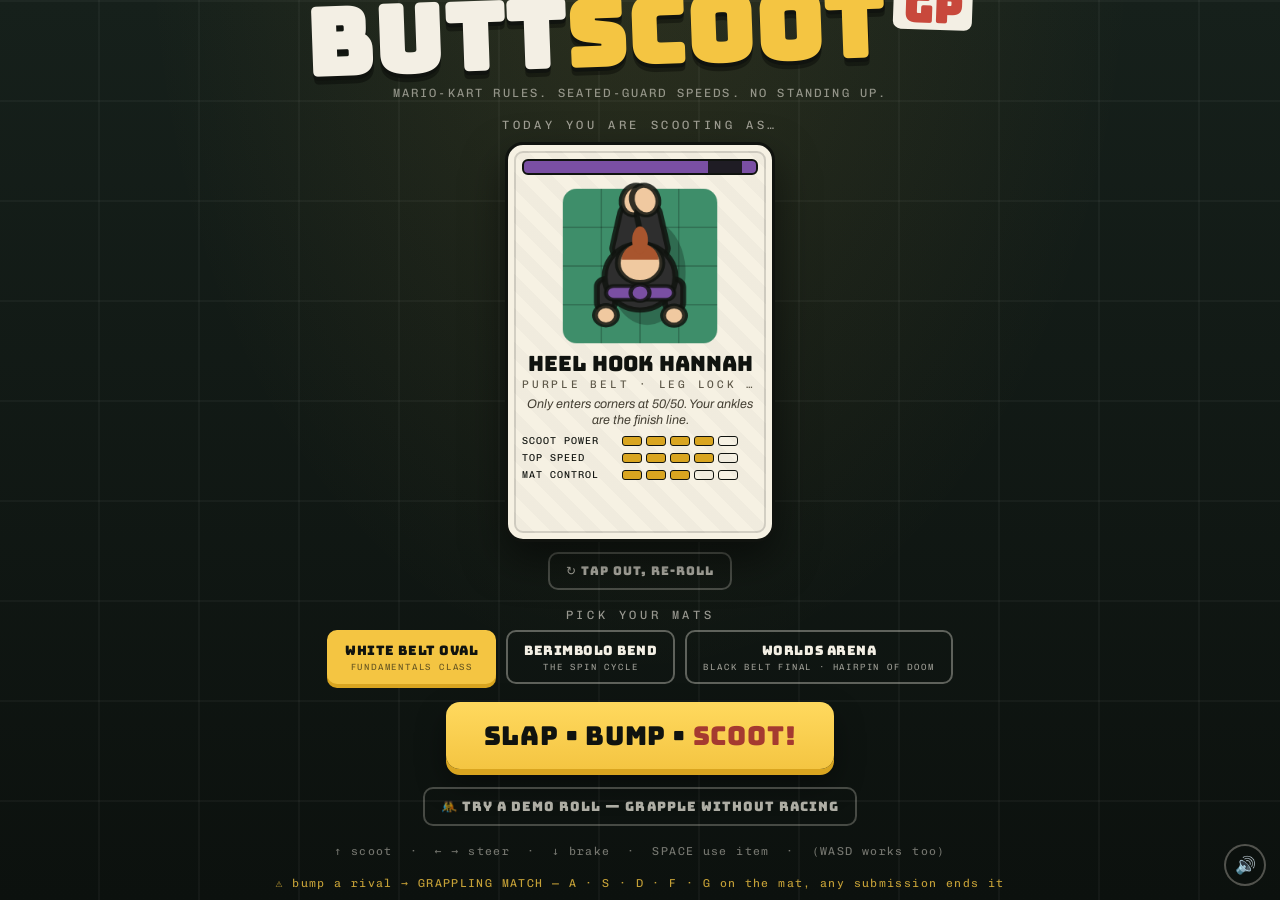
==== commit b8c2fa21: "Belt progression client: race reporting, promotion ceremony, match history - Signed-in races auto-re" ====
--- a/public/index.html
+++ b/public/index.html
@@ -177,6 +177,18 @@
   </div>
 </div>
 
+<div id="modal-promotion" class="bs-modal hidden">
+  <div class="bs-panel">
+    <div class="promo-medal">🎉</div>
+    <h3 class="bs-title" id="promo-title">STRIPE EARNED!</h3>
+    <div class="promo-belt" id="promo-belt"><span></span><span></span><span></span><span></span></div>
+    <p class="bs-sub" id="promo-sub">The professor nods. Back on the mats.</p>
+    <div class="bs-actions">
+      <button id="btn-promo-done" class="btn btn-big btn-mid">OSS!</button>
+    </div>
+  </div>
+</div>
+
 <div id="modal-recovery" class="bs-modal hidden">
   <div class="bs-panel">
     <h3 class="bs-title">RECOVERY CODES</h3>
@@ -217,6 +229,10 @@
         <div class="pf-row"><span>COLOR</span><div class="swatches" id="sw-hairColor"></div></div>
       </div>
     </div>
+    <div class="profile-history-wrap">
+      <div class="pf-history-title">MATCH HISTORY</div>
+      <div id="profile-history" class="profile-history">loading…</div>
+    </div>
     <div id="profile-error" class="bs-error hidden"></div>
     <div class="bs-actions">
       <button id="btn-profile-save" class="btn btn-big btn-mid">SAVE</button>
--- a/public/style.css
+++ b/public/style.css
@@ -628,6 +628,52 @@
   background: #fff;
   height: 24px;
 }
+
+/* ============ PROMOTION + HISTORY ============ */
+.promo-medal { font-size: 52px; line-height: 1; animation: medalSpin 1s cubic-bezier(.2,1.3,.4,1) both .15s; }
+.promo-belt {
+  display: flex;
+  justify-content: flex-end;
+  gap: 6px;
+  height: 26px;
+  margin: 14px auto 4px;
+  width: 82%;
+  border: 2.5px solid var(--ink);
+  border-radius: 8px;
+  /* stripes live on the black rank bar, like a real belt */
+  background: linear-gradient(90deg, var(--belt-color, #f2efe6) 0 60%, #191919 60%);
+  padding: 4px 14px 4px 4px;
+}
+.promo-belt span {
+  width: 9px;
+  border-radius: 2px;
+  background: var(--tape-white);
+  border: 1.5px solid rgba(16,19,15,.5);
+  opacity: 0;
+}
+.promo-belt span.on { opacity: 1; animation: dropIn .3s both; }
+
+.profile-history-wrap { margin-top: 14px; text-align: left; }
+.pf-history-title {
+  font-family: var(--font-mono);
+  font-size: 10px;
+  letter-spacing: .2em;
+  color: #5c5647;
+  margin-bottom: 6px;
+}
+.profile-history {
+  max-height: 130px;
+  overflow-y: auto;
+  border: 2px solid rgba(16,19,15,.25);
+  border-radius: 10px;
+  background: #fff;
+  padding: 8px 12px;
+  font-family: var(--font-mono);
+  font-size: 11px;
+  line-height: 1.8;
+  color: #443f33;
+}
+.profile-history b { color: var(--ink); }
 
 /* ============ MUTE ============ */
 #btn-mute {
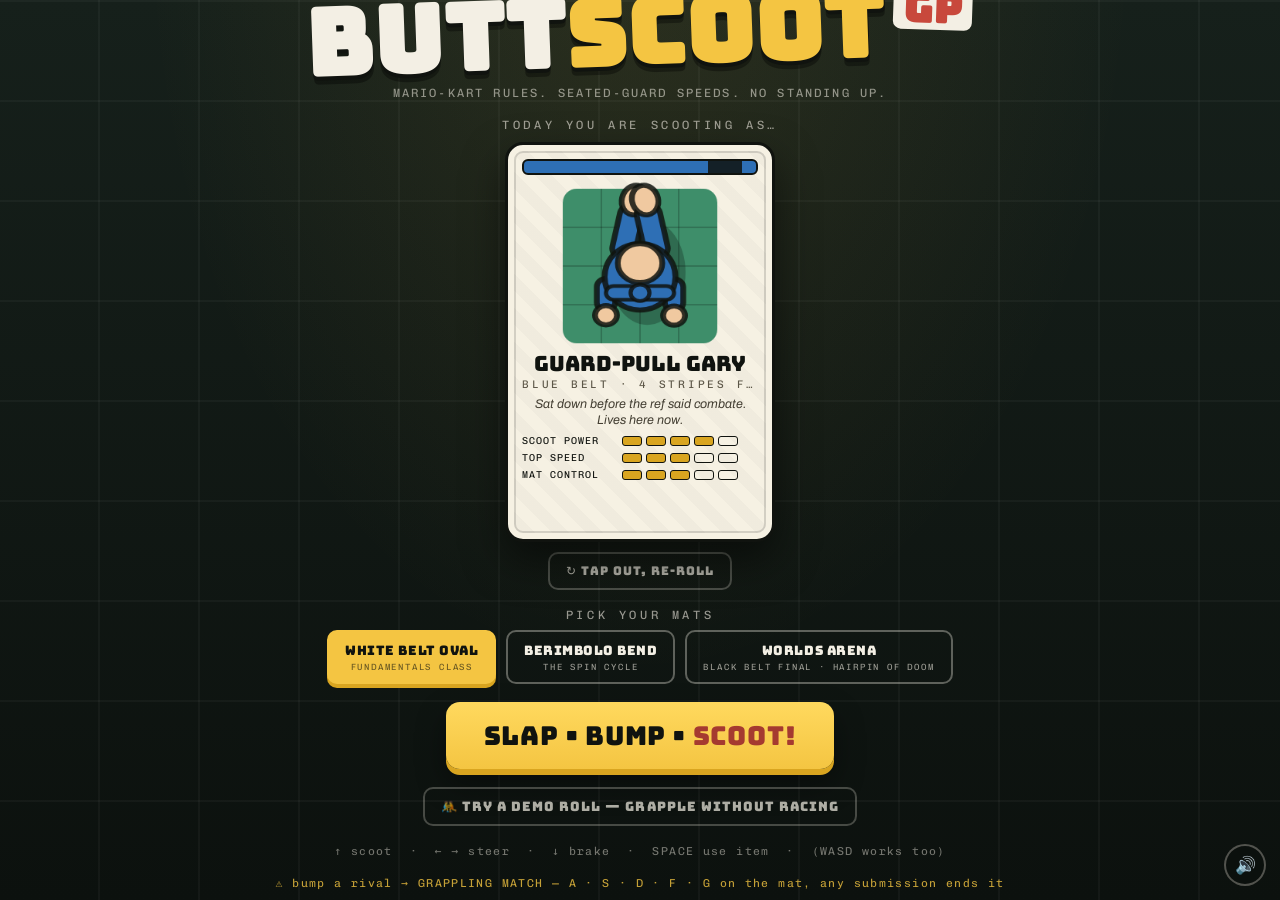
==== commit a120eaed: "Custom favicon: butt-scooting silhouette on a mat tile Replaces the gi emoji with the game's own mar" ====
--- a/public/index.html
+++ b/public/index.html
@@ -6,7 +6,7 @@
 <title>BUTTSCOOT GP — Jiu Jitsu Racing</title>
 <meta name="description" content="Mario Kart rules. Seated-guard speeds. Race butt-scooting jiu-jitsu characters around tatami tracks — bump a rival and settle it with a grappling match.">
 <meta name="theme-color" content="#131a16">
-<link rel="icon" href='data:image/svg+xml,<svg xmlns="http://www.w3.org/2000/svg" viewBox="0 0 100 100"><text y=".9em" font-size="90">🥋</text></svg>'>
+<link rel="icon" type="image/png" href="[data-uri]">
 <meta property="og:type" content="website">
 <meta property="og:site_name" content="BUTTSCOOT GP">
 <meta property="og:title" content="BUTTSCOOT GP — Jiu Jitsu Kart Racing">
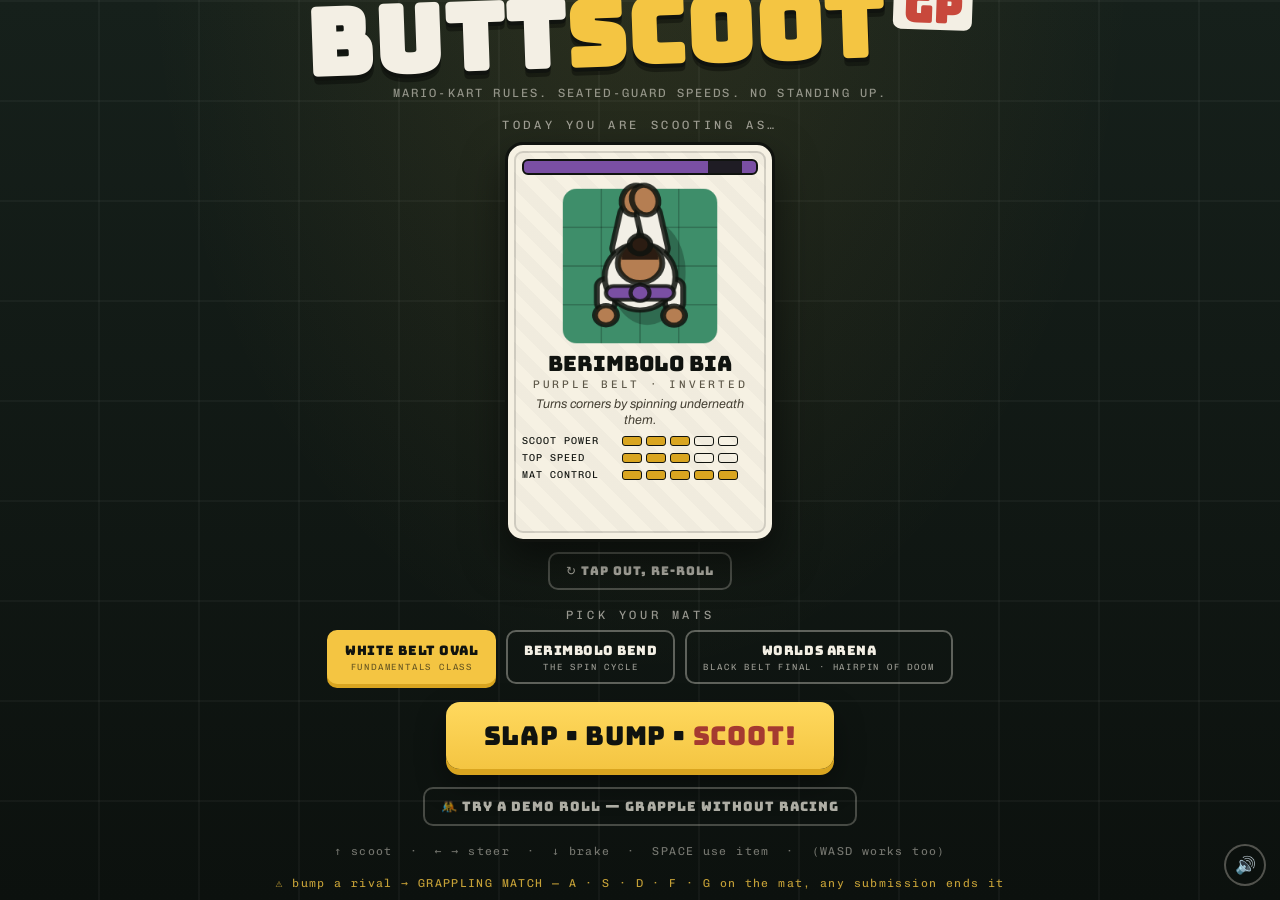
==== commit 50107a66: "Two-player duels: invite links, live lobby, networked racing - DuelKit WebSocket client against the " ====
--- a/public/index.html
+++ b/public/index.html
@@ -71,6 +71,7 @@
 
   <button id="btn-start" class="btn btn-big">SLAP • BUMP • <em>SCOOT!</em></button>
   <button id="btn-demo" class="btn btn-ghost">🤼 TRY A DEMO ROLL — grapple without racing</button>
+  <button id="btn-duel" class="btn btn-ghost hidden">⚔️ DUEL A FRIEND — race a rival live</button>
   <div class="controls-hint">↑ scoot &nbsp;·&nbsp; ← → steer &nbsp;·&nbsp; ↓ brake &nbsp;·&nbsp; SPACE use item &nbsp;·&nbsp; (WASD works too)</div>
   <div class="controls-hint hint-scramble">⚠ bump a rival → GRAPPLING MATCH — A · S · D · F · G on the mat, any submission ends it</div>
   <div class="ai-badge" id="ai-badge">✦ CLAUDE: CHECKING…</div>
@@ -174,6 +175,32 @@
       <button id="btn-passkey-register" class="btn btn-ghost">NEW GRAPPLER — CREATE PASSKEY</button>
     </div>
     <div id="auth-error" class="bs-error hidden"></div>
+  </div>
+</div>
+
+<div id="modal-duel" class="bs-modal hidden">
+  <div class="bs-panel">
+    <button class="bs-close" id="btn-duel-leave">✕</button>
+    <h3 class="bs-title">⚔️ DUEL ROOM</h3>
+    <div id="duel-link-row" class="duel-link-row hidden">
+      <input id="duel-link" readonly>
+      <button id="btn-copy-link" class="btn btn-ghost">COPY LINK</button>
+    </div>
+    <div class="duel-players">
+      <div class="duel-slot" id="duel-slot-host">
+        <div class="ds-name">—</div><div class="ds-belt"></div><div class="ds-ready"></div>
+      </div>
+      <div class="duel-vs">VS</div>
+      <div class="duel-slot" id="duel-slot-guest">
+        <div class="ds-name">waiting…</div><div class="ds-belt"></div><div class="ds-ready"></div>
+      </div>
+    </div>
+    <div id="duel-tracks" class="track-buttons duel-tracks"></div>
+    <div id="duel-status" class="sc-feed">Share the link. Settle it on the mats.</div>
+    <div class="bs-actions">
+      <button id="btn-duel-ready" class="btn btn-big btn-mid">READY</button>
+    </div>
+    <div id="duel-error" class="bs-error hidden"></div>
   </div>
 </div>
 
--- a/public/style.css
+++ b/public/style.css
@@ -629,6 +629,65 @@
   height: 24px;
 }
 
+/* ============ DUEL LOBBY ============ */
+.duel-link-row { display: flex; gap: 8px; margin-top: 12px; }
+.duel-link-row input {
+  flex: 1;
+  min-width: 0;
+  font-family: var(--font-mono);
+  font-size: 12px;
+  padding: 8px 10px;
+  border: 2px solid var(--ink);
+  border-radius: 8px;
+  background: #fff;
+  color: var(--ink);
+}
+.duel-players {
+  display: flex;
+  align-items: stretch;
+  gap: 10px;
+  margin-top: 14px;
+}
+.duel-slot {
+  flex: 1;
+  border: 2.5px solid var(--ink);
+  border-radius: 12px;
+  background: #fff;
+  padding: 10px 8px;
+  display: flex;
+  flex-direction: column;
+  align-items: center;
+  gap: 4px;
+  min-width: 0;
+}
+.duel-slot .ds-name {
+  font-family: var(--font-display);
+  font-size: 13px;
+  max-width: 100%;
+  overflow: hidden;
+  text-overflow: ellipsis;
+  white-space: nowrap;
+}
+.duel-slot .ds-belt {
+  font-family: var(--font-mono);
+  font-size: 9px;
+  letter-spacing: .12em;
+  color: #5c5647;
+}
+.duel-slot .ds-ready { font-family: var(--font-mono); font-size: 10px; font-weight: 700; }
+.duel-slot.is-ready { border-color: #2f6e52; box-shadow: 0 0 0 2px rgba(62,142,106,.4); }
+.duel-vs {
+  align-self: center;
+  font-family: var(--font-display);
+  color: var(--danger-red-deep);
+  font-size: 16px;
+}
+.duel-tracks { margin-top: 12px; }
+.duel-tracks .track-btn { color: var(--ink); border-color: rgba(16,19,15,.3); font-size: 11px; padding: 8px 10px; }
+.duel-tracks .track-btn small { display: none; }
+.duel-tracks.locked .track-btn { pointer-events: none; opacity: .6; }
+.duel-tracks .track-btn.active { background: var(--gold); border-color: var(--gold); }
+
 /* ============ PROMOTION + HISTORY ============ */
 .promo-medal { font-size: 52px; line-height: 1; animation: medalSpin 1s cubic-bezier(.2,1.3,.4,1) both .15s; }
 .promo-belt {
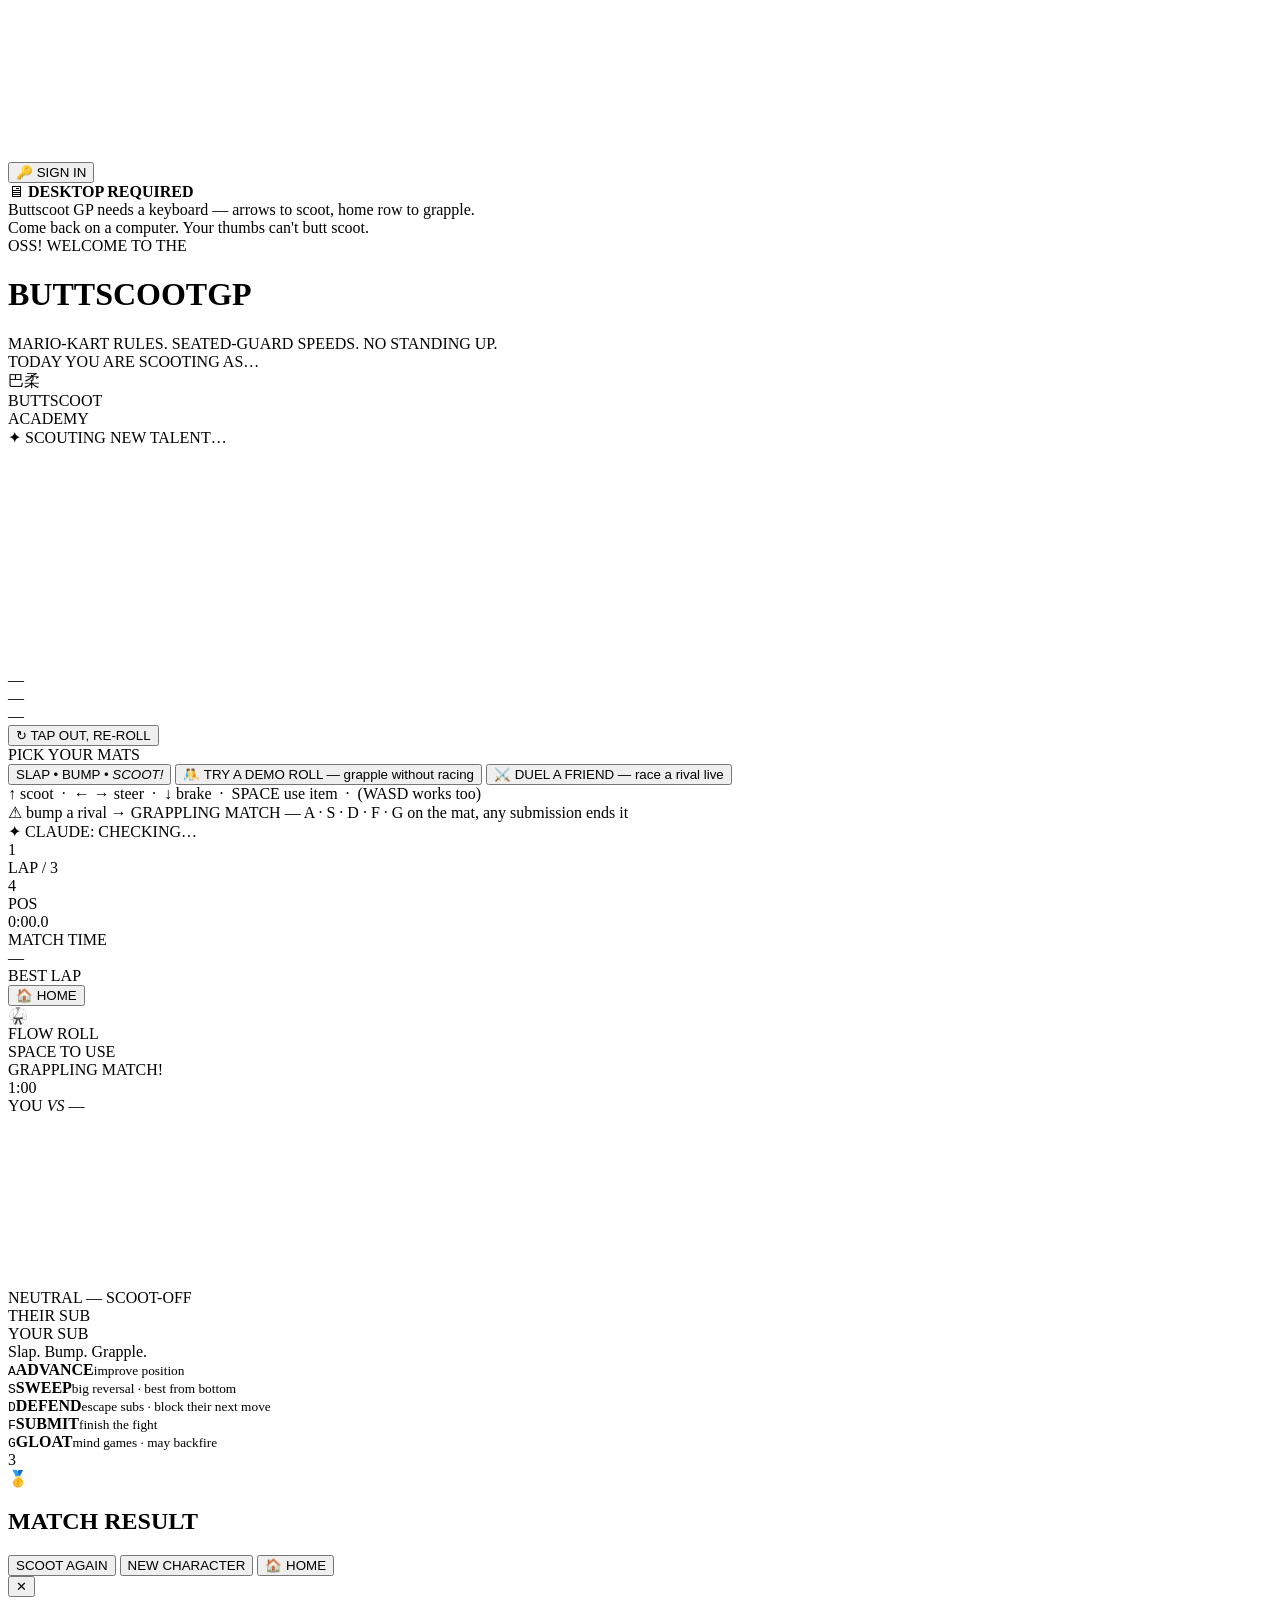
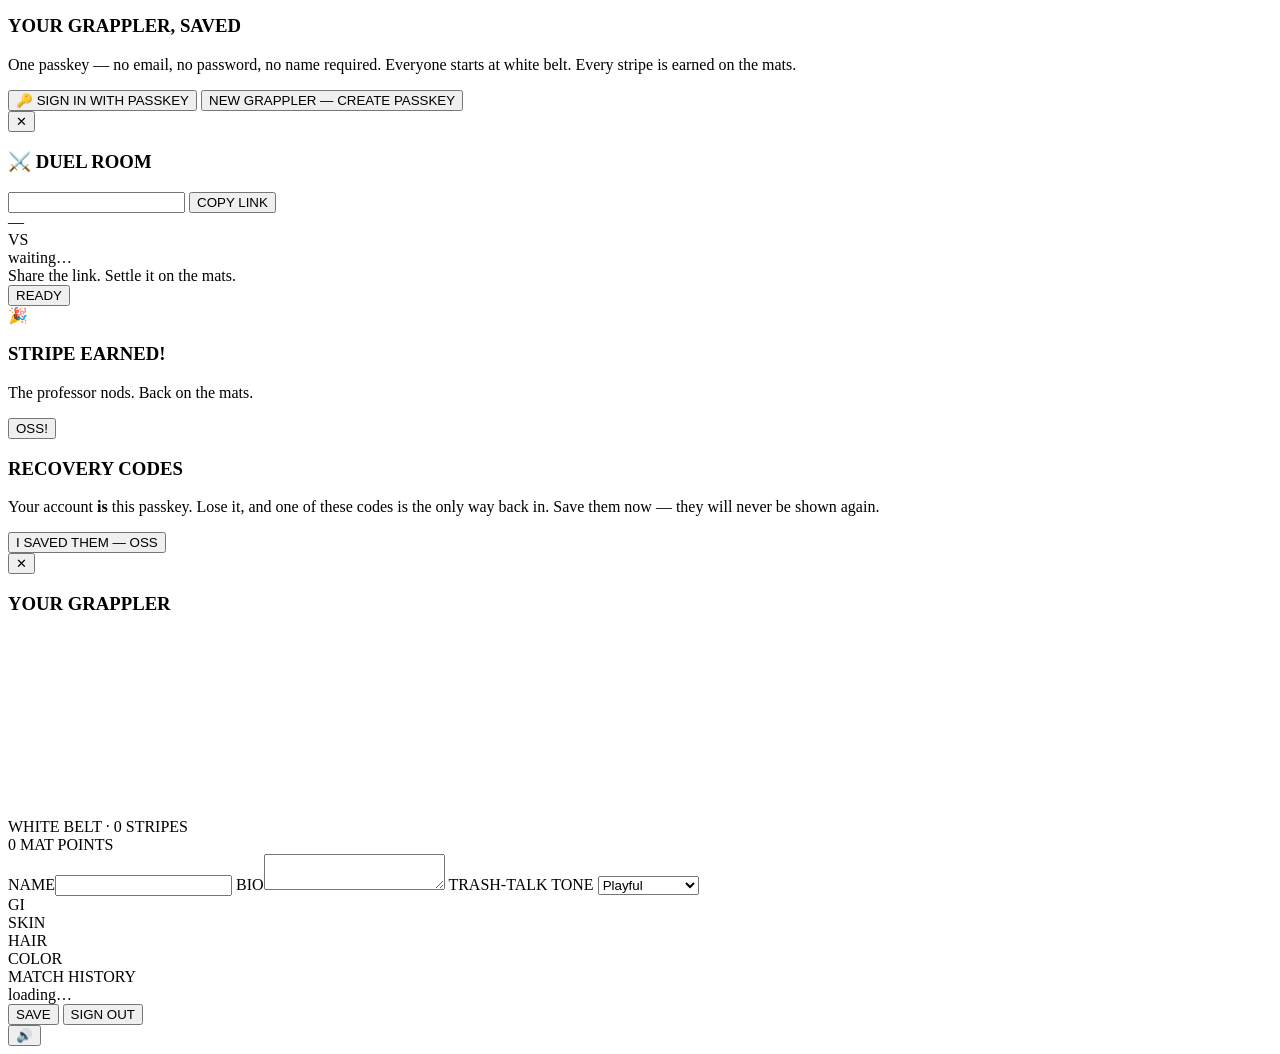
==== commit 2fb45119: "Absolute asset paths: /d/<code> pages resolved style.css and game.js relative to /d/ Co-Authored-By:" ====
--- a/public/index.html
+++ b/public/index.html
@@ -22,7 +22,7 @@
 <link rel="preconnect" href="https://fonts.googleapis.com">
 <link rel="preconnect" href="https://fonts.gstatic.com" crossorigin>
 <link href="https://fonts.googleapis.com/css2?family=Bungee&family=Chivo+Mono:wght@400;700&family=Archivo:wght@500;700;900&display=swap" rel="stylesheet">
-<link rel="stylesheet" href="style.css">
+<link rel="stylesheet" href="/style.css">
 </head>
 <body>
 
@@ -270,6 +270,6 @@
 
 <button id="btn-mute" title="Sound on/off">🔊</button>
 
-<script src="game.js"></script>
+<script src="/game.js"></script>
 </body>
 </html>
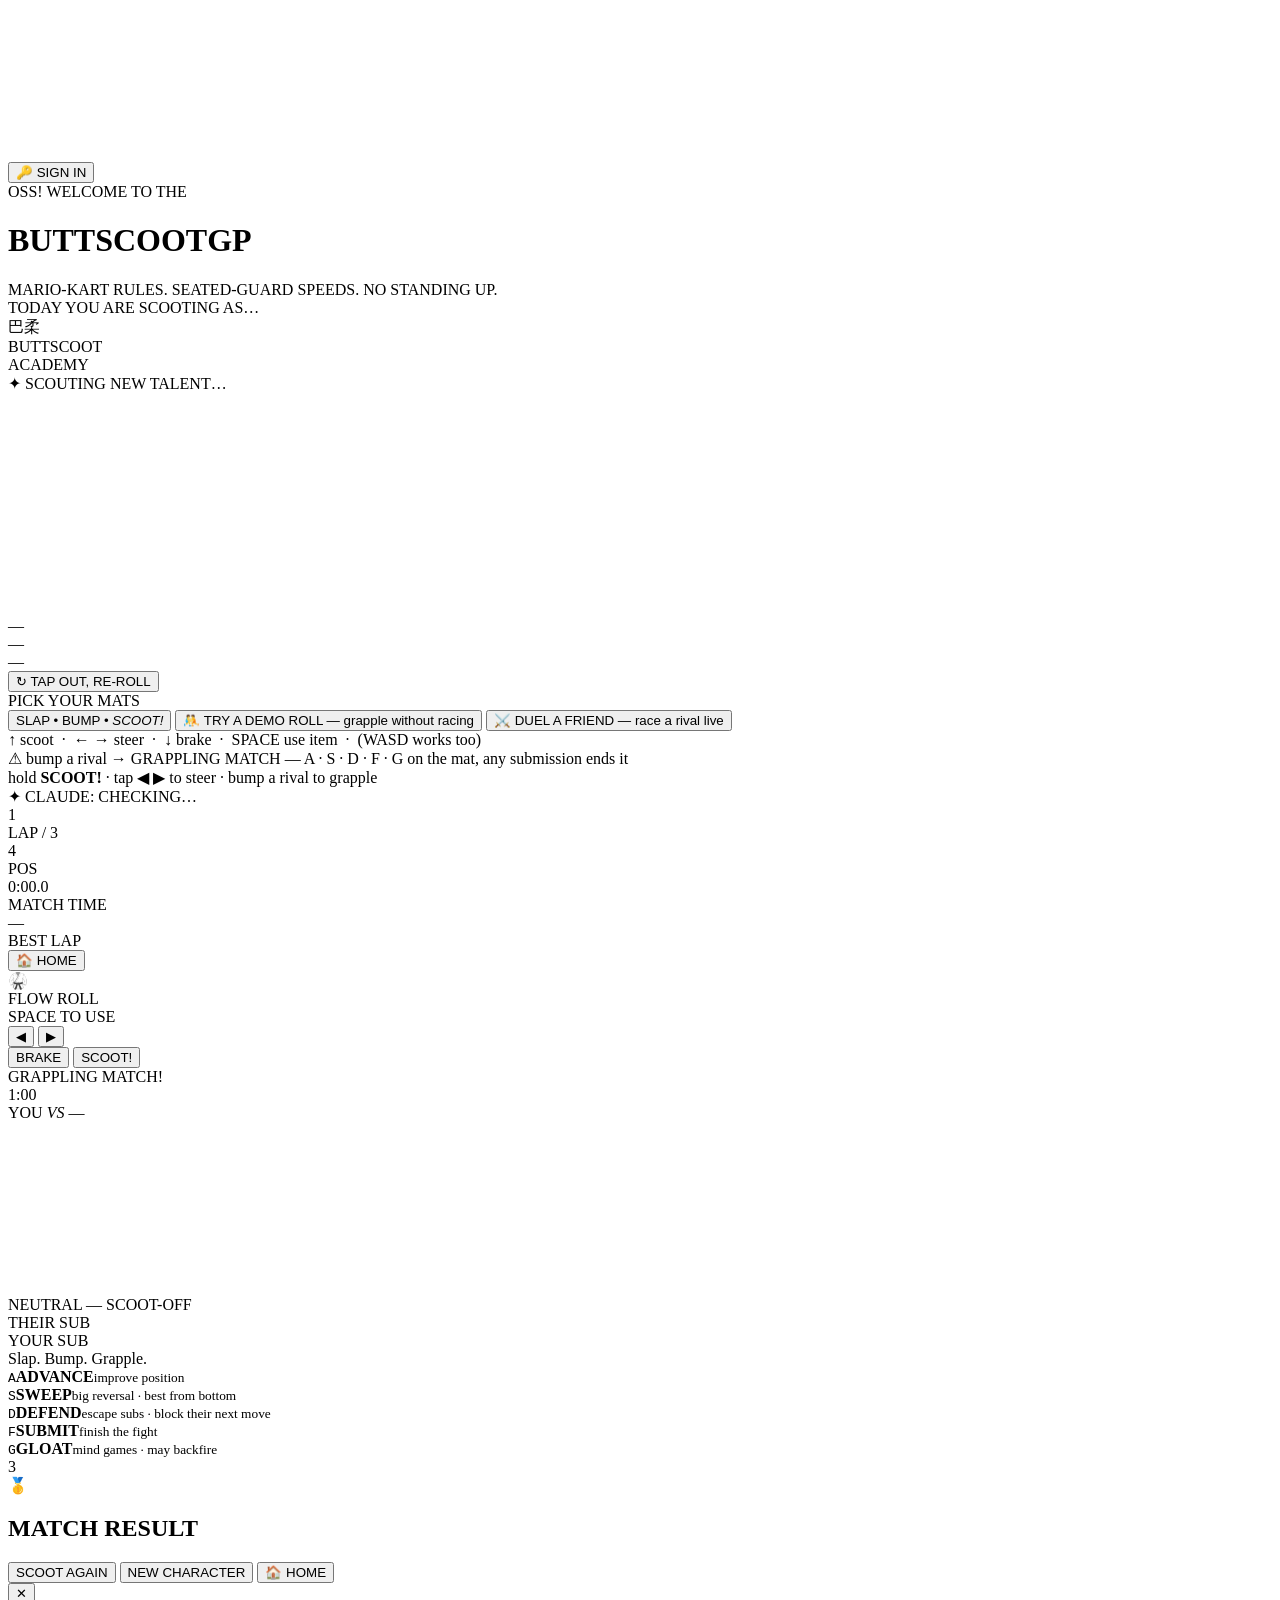
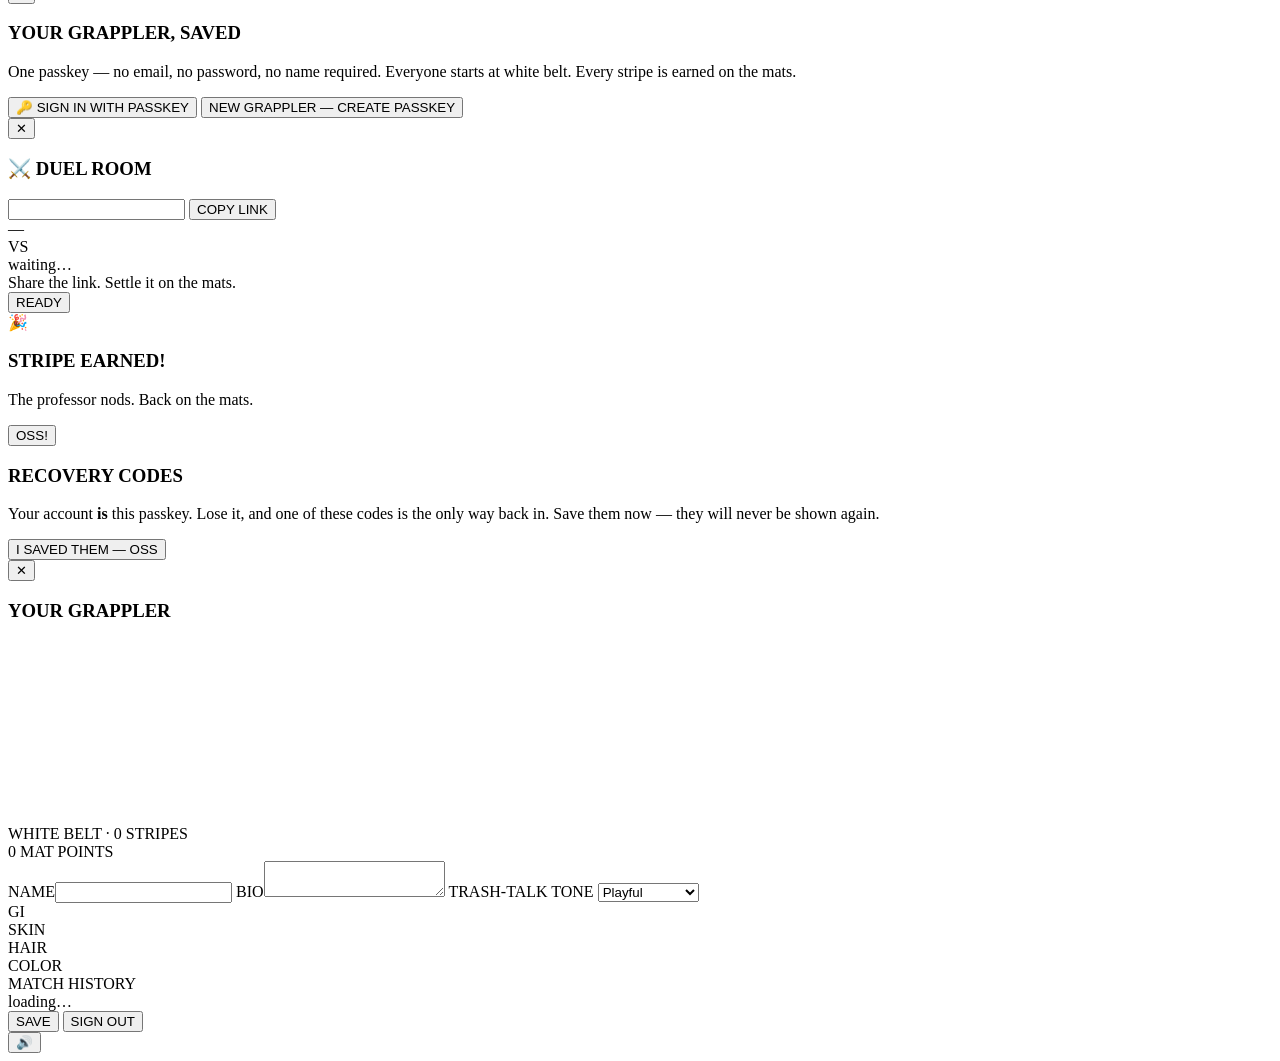
==== commit 831f3587: "mobile play" ====
--- a/public/index.html
+++ b/public/index.html
@@ -2,7 +2,7 @@
 <html lang="en">
 <head>
 <meta charset="UTF-8">
-<meta name="viewport" content="width=device-width, initial-scale=1.0">
+<meta name="viewport" content="width=device-width, initial-scale=1.0, maximum-scale=1.0, user-scalable=no, viewport-fit=cover">
 <title>BUTTSCOOT GP — Jiu Jitsu Racing</title>
 <meta name="description" content="Mario Kart rules. Seated-guard speeds. Race butt-scooting jiu-jitsu characters around tatami tracks — bump a rival and settle it with a grappling match.">
 <meta name="theme-color" content="#131a16">
@@ -31,11 +31,6 @@
 <!-- ===== CHARACTER REVEAL / TITLE SCREEN ===== -->
 <div id="screen-card" class="screen">
   <button id="account-chip" class="account-chip hidden">🔑 SIGN IN</button>
-  <div id="mobile-note" class="mobile-note hidden">
-    🖥 <b>DESKTOP REQUIRED</b><br>
-    Buttscoot GP needs a keyboard — arrows to scoot, home row to grapple.<br>
-    Come back on a computer. Your thumbs can't butt scoot.
-  </div>
   <div class="title-block">
     <div class="title-oss">OSS! WELCOME TO THE</div>
     <h1 class="game-title"><span>BUTT</span><span class="title-scoot">SCOOT</span><span class="title-gp">GP</span></h1>
@@ -74,6 +69,7 @@
   <button id="btn-duel" class="btn btn-ghost hidden">⚔️ DUEL A FRIEND — race a rival live</button>
   <div class="controls-hint">↑ scoot &nbsp;·&nbsp; ← → steer &nbsp;·&nbsp; ↓ brake &nbsp;·&nbsp; SPACE use item &nbsp;·&nbsp; (WASD works too)</div>
   <div class="controls-hint hint-scramble">⚠ bump a rival → GRAPPLING MATCH — A · S · D · F · G on the mat, any submission ends it</div>
+  <div class="controls-hint touch-hint">hold <b>SCOOT!</b> · tap ◀ ▶ to steer · bump a rival to grapple</div>
   <div class="ai-badge" id="ai-badge">✦ CLAUDE: CHECKING…</div>
 </div>
 
@@ -105,7 +101,17 @@
     <span id="hud-item-icon">🥋</span>
     <div>
       <div class="hud-item-label" id="hud-item-label">FLOW ROLL</div>
-      <div class="hud-item-key">SPACE TO USE</div>
+      <div class="hud-item-key" id="hud-item-key">SPACE TO USE</div>
+    </div>
+  </div>
+  <div id="touch-controls">
+    <div class="tc-cluster">
+      <button class="tc-btn tc-steer" id="tc-left">◀</button>
+      <button class="tc-btn tc-steer" id="tc-right">▶</button>
+    </div>
+    <div class="tc-cluster">
+      <button class="tc-btn tc-brake" id="tc-brake">BRAKE</button>
+      <button class="tc-btn tc-scoot" id="tc-scoot">SCOOT!</button>
     </div>
   </div>
 </div>
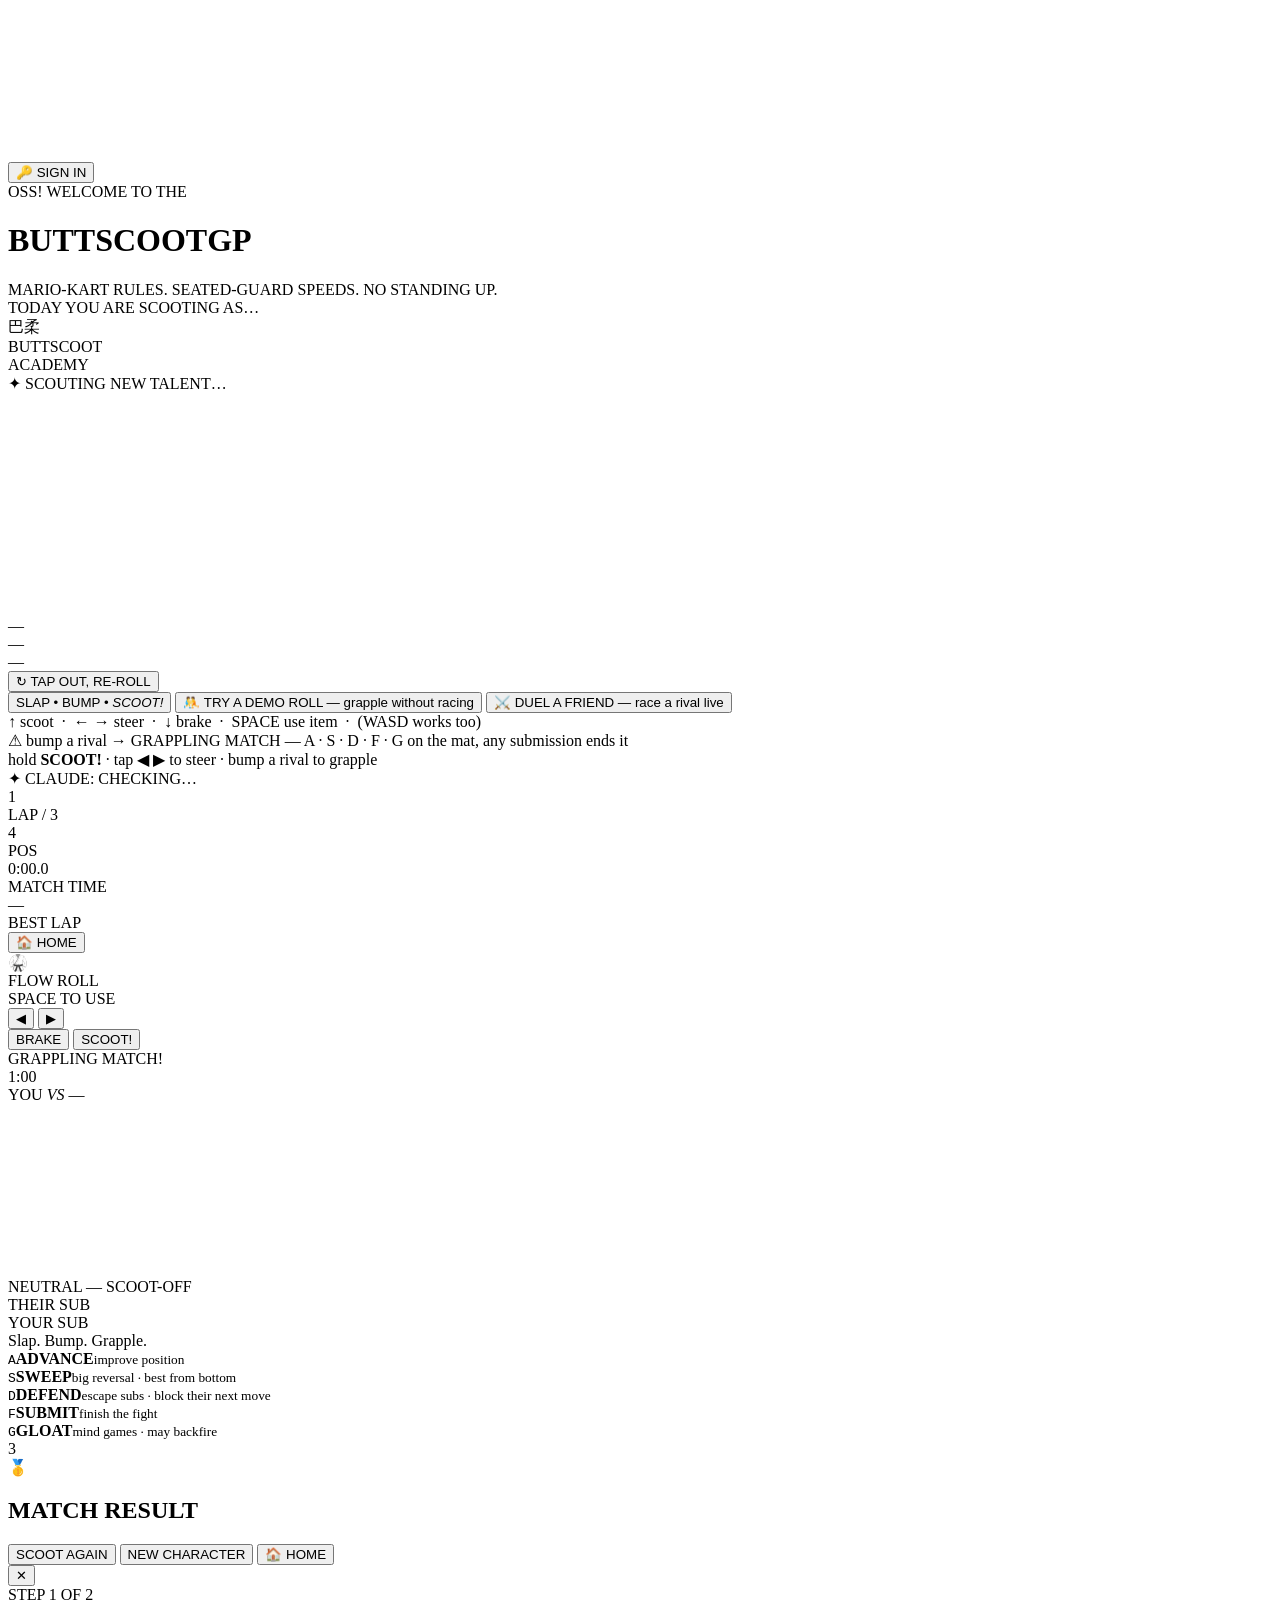
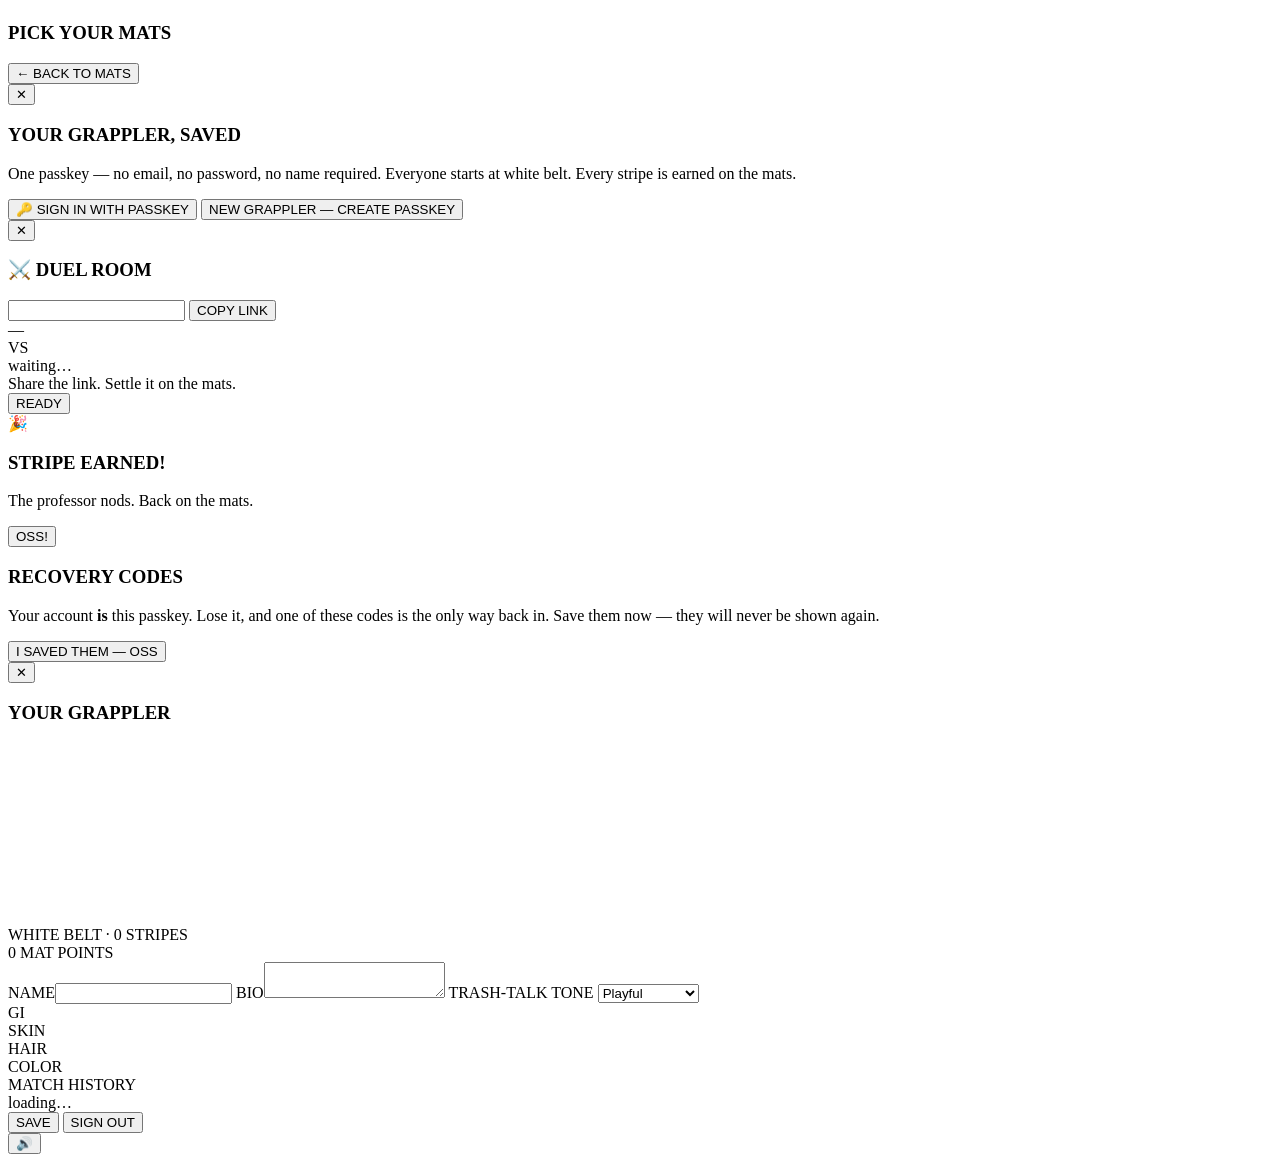
==== commit c9d17038: "Gyms: pick the venue as well as the mats, via a two-step race setup flow A gym repaints the whole bu" ====
--- a/public/index.html
+++ b/public/index.html
@@ -59,11 +59,6 @@
     <button id="btn-reroll" class="btn btn-ghost" title="New character">↻ TAP OUT, RE-ROLL</button>
   </div>
 
-  <div class="track-pick">
-    <div class="card-label">PICK YOUR MATS</div>
-    <div id="track-buttons" class="track-buttons"></div>
-  </div>
-
   <button id="btn-start" class="btn btn-big">SLAP • BUMP • <em>SCOOT!</em></button>
   <button id="btn-demo" class="btn btn-ghost">🤼 TRY A DEMO ROLL — grapple without racing</button>
   <button id="btn-duel" class="btn btn-ghost hidden">⚔️ DUEL A FRIEND — race a rival live</button>
@@ -165,6 +160,20 @@
       <button id="btn-again" class="btn btn-big">SCOOT AGAIN</button>
       <button id="btn-menu" class="btn btn-ghost">NEW CHARACTER</button>
       <button id="btn-home-results" class="btn btn-ghost">🏠 HOME</button>
+    </div>
+  </div>
+</div>
+
+<!-- ===== RACE SETUP FLOW ===== -->
+<div id="modal-setup" class="bs-modal hidden">
+  <div class="bs-panel bs-panel-wide">
+    <button class="bs-close" data-close="modal-setup">✕</button>
+    <div class="setup-step" id="setup-step">STEP 1 OF 2</div>
+    <h3 class="bs-title" id="setup-title">PICK YOUR MATS</h3>
+    <div id="track-buttons" class="track-buttons setup-choices"></div>
+    <div id="gym-buttons" class="track-buttons setup-choices hidden"></div>
+    <div class="bs-actions">
+      <button id="btn-setup-back" class="btn btn-ghost hidden">← BACK TO MATS</button>
     </div>
   </div>
 </div>
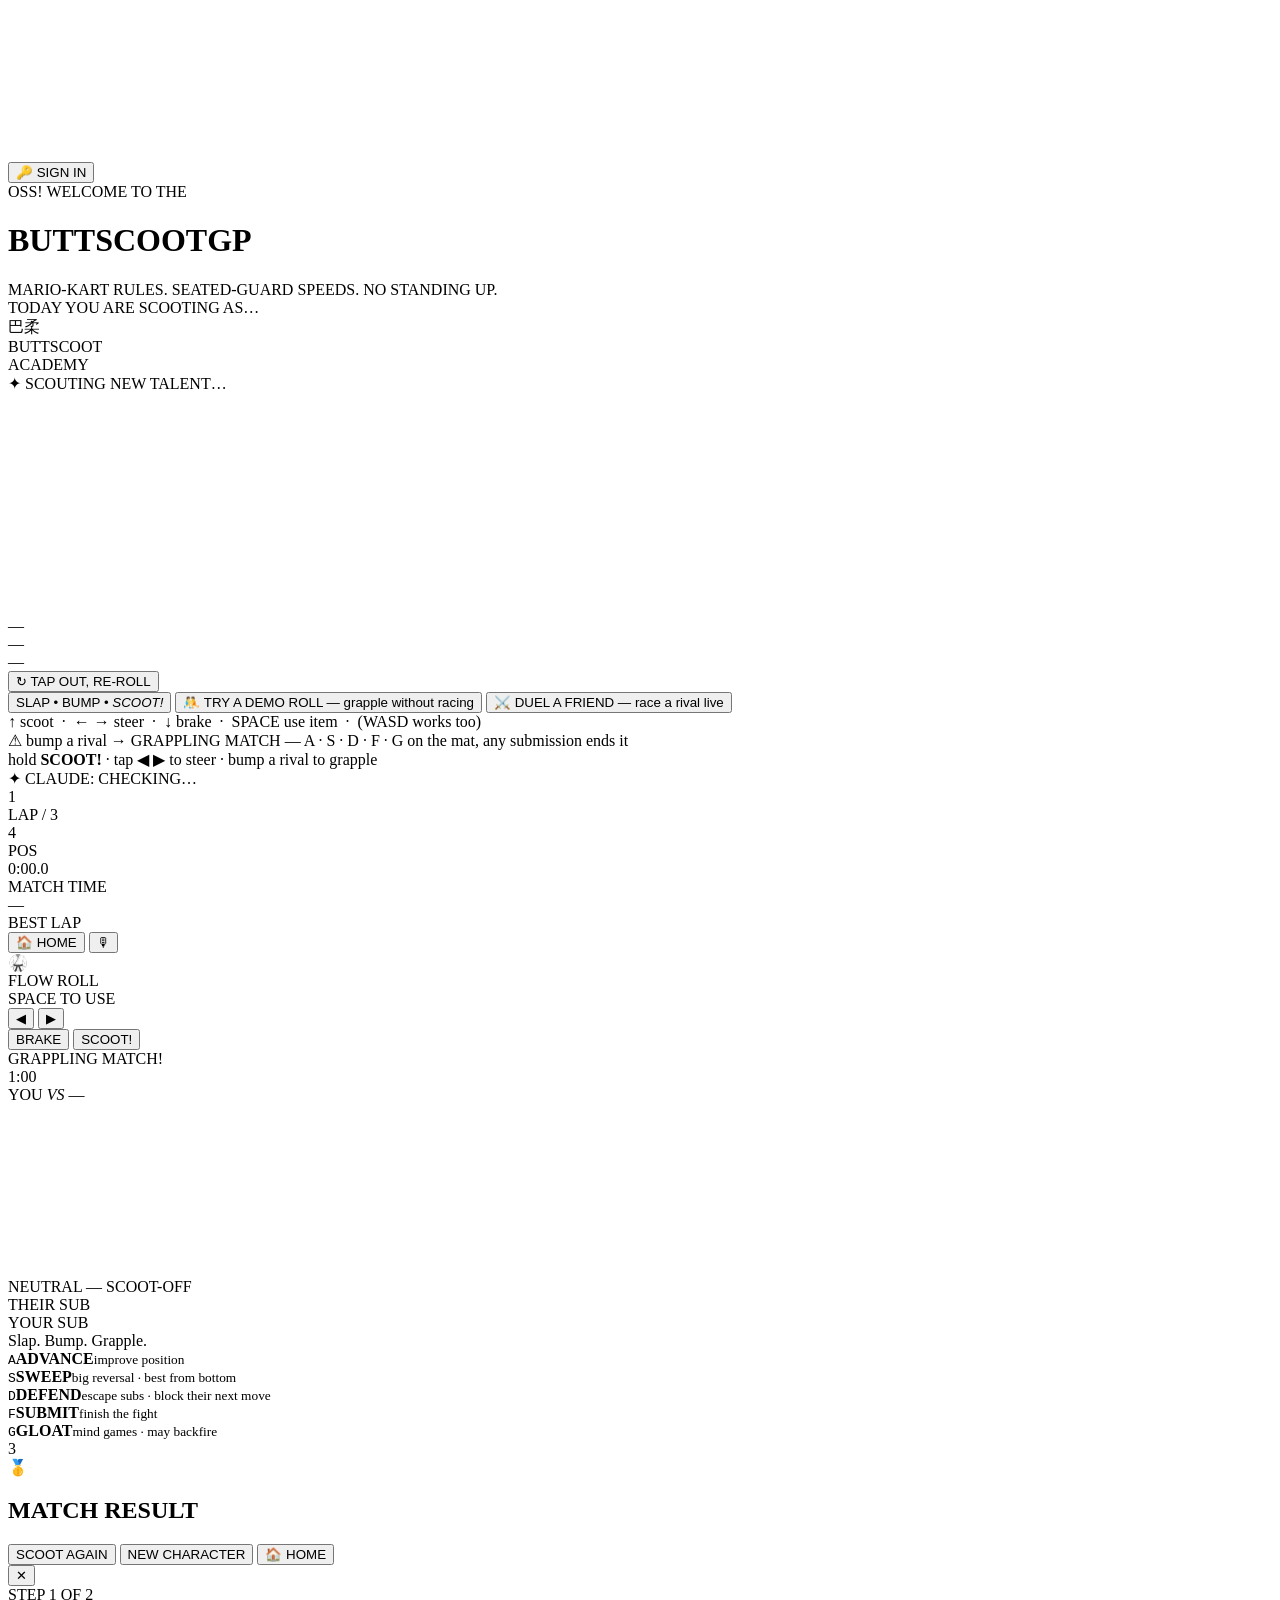
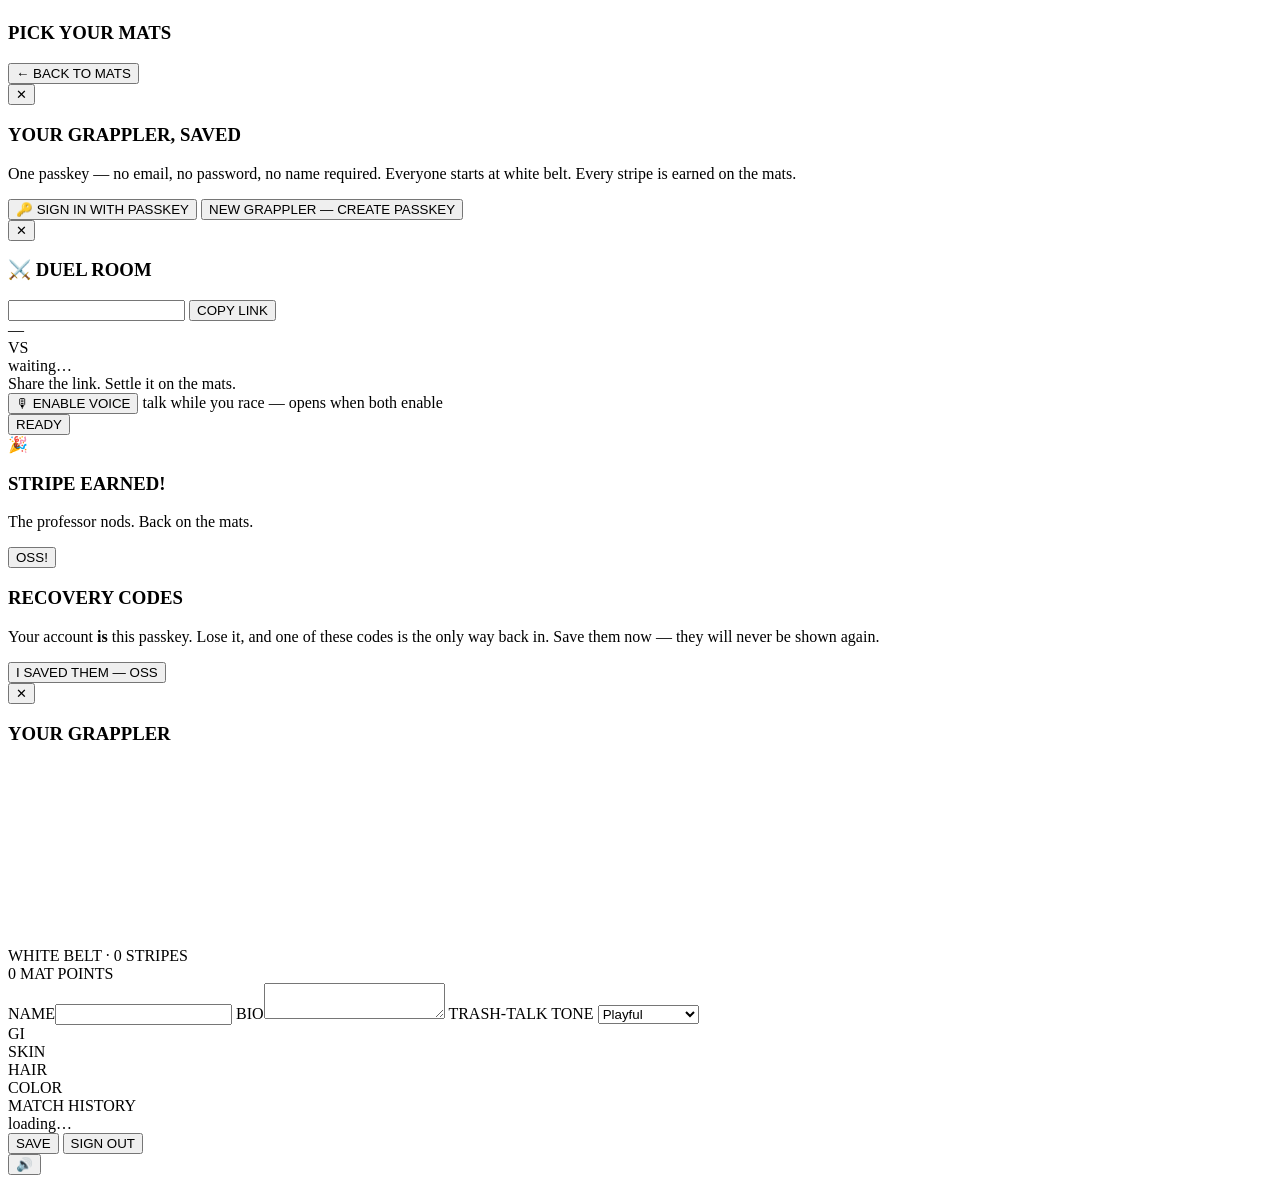
==== commit 639df193: "Voice chat in duels: peer-to-peer WebRTC audio - VoiceKit: getUserMedia + RTCPeerConnection with the" ====
--- a/public/index.html
+++ b/public/index.html
@@ -92,6 +92,7 @@
   </div>
   <div id="hud-toast" class="hud-toast"></div>
   <button id="btn-home-race" class="btn-home" title="Quit to home">🏠 HOME</button>
+  <button id="hud-mic" class="btn-home hud-mic hidden" title="Mute / unmute">🎙</button>
   <div id="hud-item" class="hud-item hidden">
     <span id="hud-item-icon">🥋</span>
     <div>
@@ -212,6 +213,10 @@
     </div>
     <div id="duel-tracks" class="track-buttons duel-tracks"></div>
     <div id="duel-status" class="sc-feed">Share the link. Settle it on the mats.</div>
+    <div class="duel-voice">
+      <button id="btn-voice" class="btn btn-ghost">🎙 ENABLE VOICE</button>
+      <span id="voice-status" class="voice-status">talk while you race — opens when both enable</span>
+    </div>
     <div class="bs-actions">
       <button id="btn-duel-ready" class="btn btn-big btn-mid">READY</button>
     </div>
